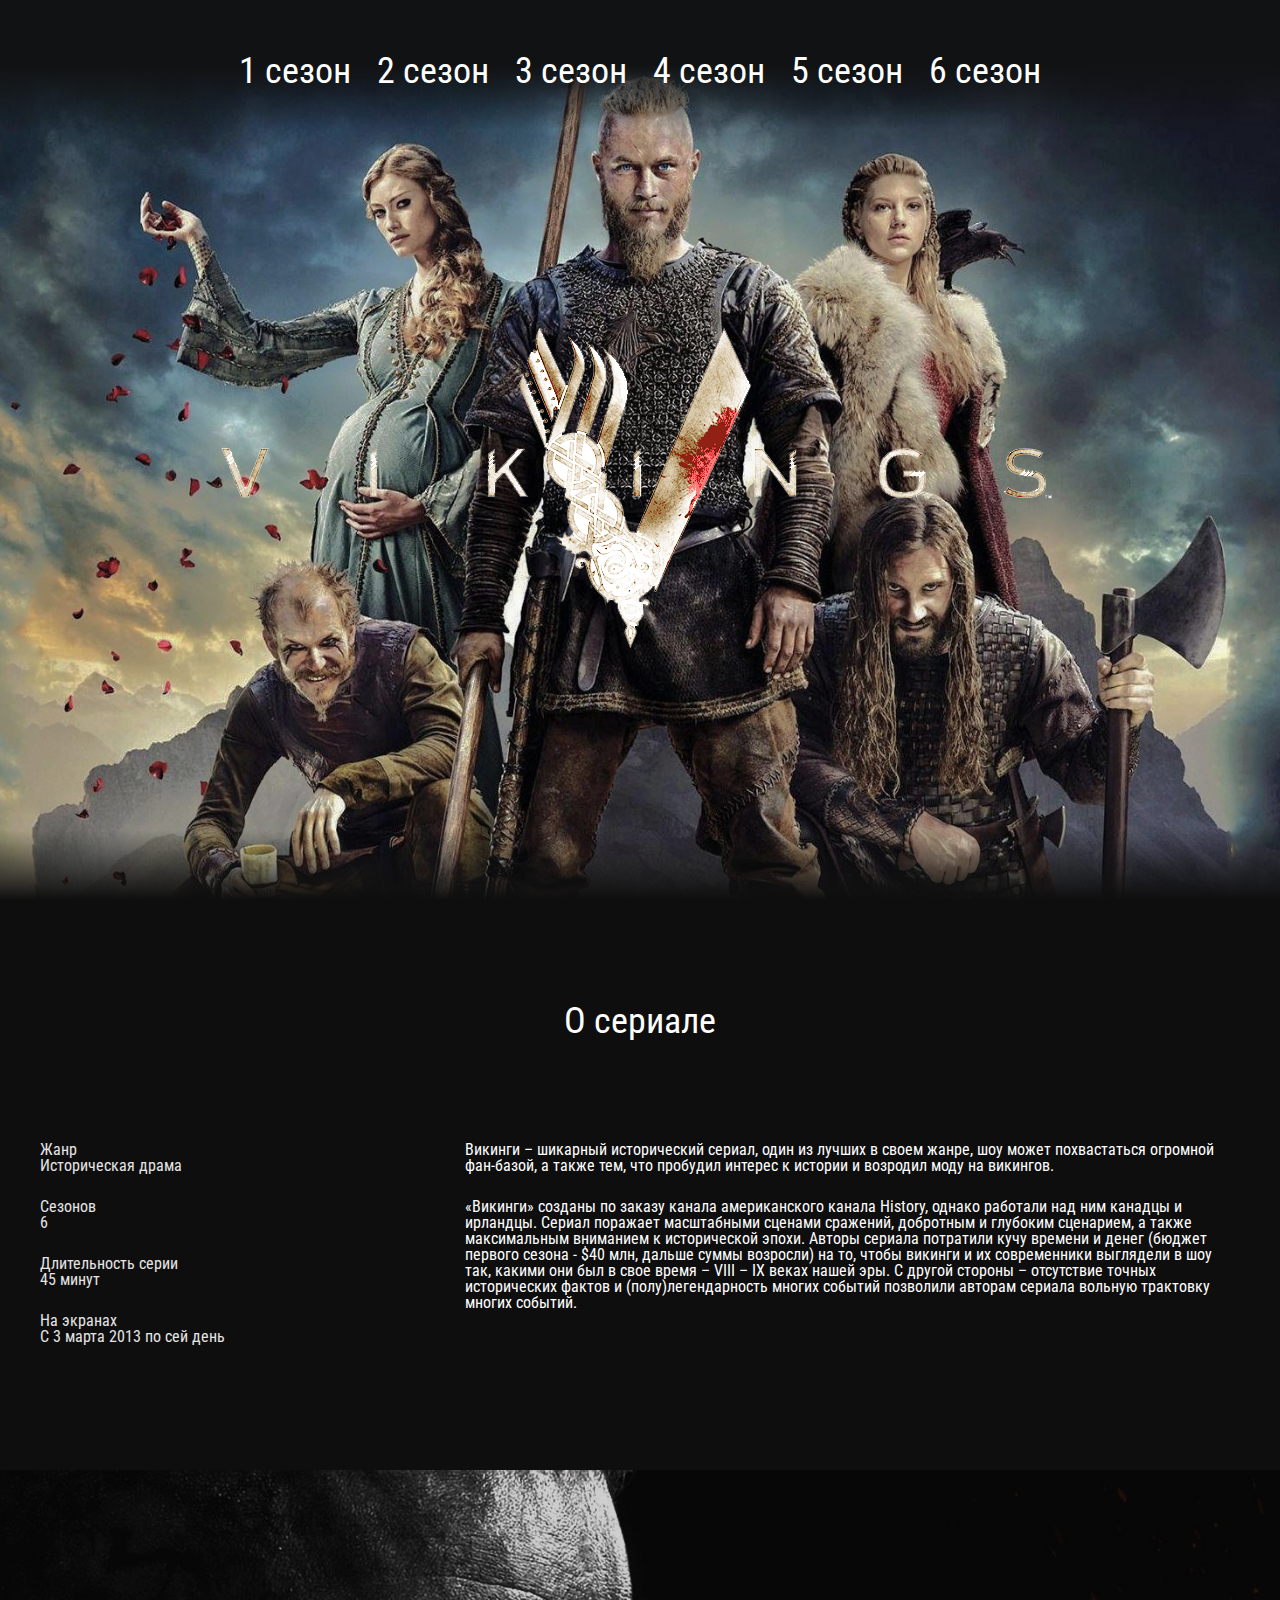
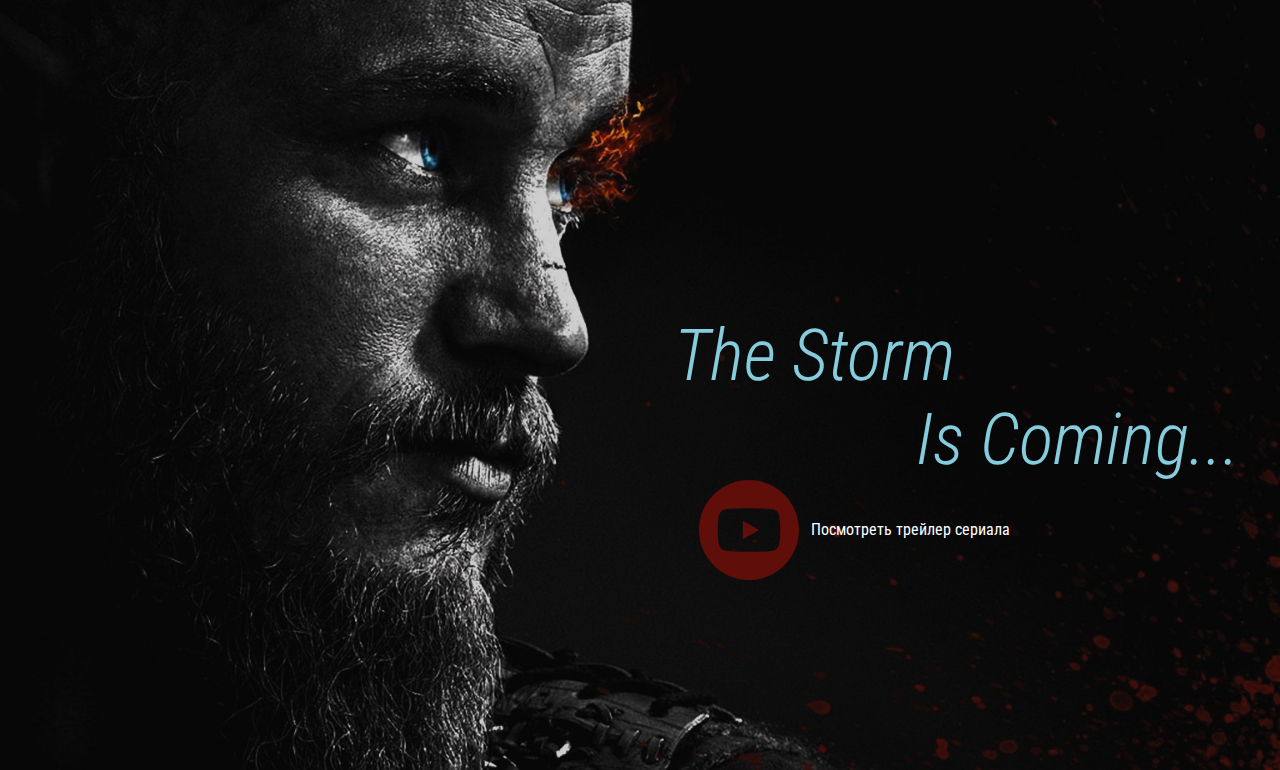
==== index.html @ 845f2bc7 "start project" ====
<!DOCTYPE html>
<html lang="en">
<head>
  <meta charset="UTF-8">
  <meta name="viewport" content="width=device-width, initial-scale=1.0">
  <meta http-equiv="X-UA-Compatible" content="ie=edge">
  <title>Viking</title>
  <link rel="preconnect" href="https://fonts.googleapis.com">
  <link rel="preconnect" href="https://fonts.gstatic.com" crossorigin>
  <link href="https://fonts.googleapis.com/css2?family=Roboto+Condensed:ital,wght@0,400;0,700;1,300&display=swap" rel="stylesheet">
  <link rel="stylesheet" href="css/reset.css">
  <link rel="stylesheet" href="css/slick.css">
  <link rel="stylesheet" href="css/jquery.fancybox.css">
  <link rel="stylesheet" href="css/style.css">
</head>
<body>

 <header class="header">
   <nav class="menu">
     <ul class="menu__list">
       <li class="menu__list-item">
         <a class="menu__list-link" href="#">1 сезон</a>
       </li>
       <li class="menu__list-item">
         <a class="menu__list-link" href="#">2 сезон</a>
       </li>
       <li class="menu__list-item">
         <a class="menu__list-link" href="#">3 сезон</a>
       </li>
       <li class="menu__list-item">
         <a class="menu__list-link" href="#">4 сезон</a>
       </li>
       <li class="menu__list-item">
         <a class="menu__list-link" href="#">5 сезон</a>
       </li>
       <li class="menu__list-item">
         <a class="menu__list-link" href="#">6 сезон</a>
       </li>
     </ul>
   </nav>
   <div class="logo">
     <img class="logo__img" src="images/logo.png" alt="Логотип">
   </div>
 </header>

<section class="about section-page">
  <div class="container">
  <h3 class="title">
    О сериале
  </h3>
      <div class="about__inner">
        <ul class="about__info">
          <li class="about__info-item">
            Жанр
            <span>Историческая драма</span>
          </li>
          <li class="about__info-item">
            Сезонов
            <span>6</span>

          </li>
          <li class="about__info-item">
            Длительность серии
            <span>45 минут</span>
          </li>
          <li class="about__info-item">
            На экранах
            <span>С 3 марта 2013 по сей день</span>
          </li>
        </ul>
        <div class="about__text">
          <p>
            Викинги – шикарный исторический сериал, один из лучших в своем жанре, шоу может похвастаться огромной фан-базой, а также тем, что пробудил интерес к истории и возродил моду на викингов.
          </p>
          <p>
            «Викинги» созданы по заказу канала американского канала History, однако работали над ним канадцы и ирландцы. Сериал поражает масштабными сценами сражений, добротным и глубоким сценарием, а также максимальным вниманием к исторической эпохи. Авторы сериала потратили кучу времени и денег (бюджет первого сезона - $40 млн, дальше суммы возросли) на то, чтобы викинги и их современники выглядели в шоу так, какими они был в свое время – VIII – IX веках нашей эры. С другой стороны – отсутствие точных исторических фактов и (полу)легендарность многих событий позволили авторам сериала вольную трактовку многих событий.
          </p>
        </div>
    </div>
  </div>
</section>

 <section class="video">
   <div class="container">
      <h3 class="video__text">
        <span>The Storm </span>
        Is Coming...
      </h3>
     <a class="video__btn" data-fancybox href="https://www.youtube.com/watch?v=tx5Ne_TbWpQ&list=PLN2KCaMlZNdC8eipxblUb3vqh7GuG6ElK&index=26&ab_channel=%D0%9E%D1%820%D0%B4%D0%BE1">Посмотреть трейлер сериала</a>
   </div>
 </section>




  <script src="https://ajax.googleapis.com/ajax/libs/jquery/3.4.1/jquery.min.js"></script>
  <script src="js/slick.min.js"></script>
  <script src="js/jquery.fancybox.min.js"></script>
  <script src="js/main.js"></script>
</body>
</html>
---- css/style.css ----
* {
    box-sizing: border-box;
}

body {
    background-color: #0e0e0e;
    color: #fff;
    font-weight: 400;
    font-family: 'Roboto Condensed', sans-serif;
}

a {
    color: inherit;
    text-decoration: none;
}
ul {
    list-style: none;
}

.container {
    max-width: 1220px;
    padding: 0 10px;
    margin: 0 auto;
}
.section-page {
    padding: 100px 0;
}

.title {
    text-align: center;
    margin-bottom: 100px;
    font-size: 36px;
    line-height: 42px;
    font-weight: 400;
}

.header {
    background-image: url("../images/header-bg.jpg");
    height: 100vh;
    background-size: cover;
    background-repeat: no-repeat;
    background-position: center 50px;
    text-align: center;
    position: relative;
}
.header::after {
    content: "";
    position: absolute;
    height: 70px;
    bottom: 0;
    left: 0;
    width: 100%;
    background: linear-gradient(180deg, #0E0E0E 0%, rgba(17, 17, 17, 0.850295) 16.53%, rgba(32, 31, 33, 0) 100%);
    transform: rotate(180deg);
}
.menu__list {
    display: flex;
    justify-content: center;
    padding: 50px 0 58px;
    background: linear-gradient(180deg, #111213 0%, #111213 43.62%, rgba(32, 31, 33, 0) 86.33%);
}
.menu__list-item {
    padding: 0 13px;
}
.menu__list-link {
    font-size: 36px;
    line-height: 42px;
}
.menu__list-link:hover {
    color: #85ccdc;
    text-decoration: underline;
}
.logo {
    padding-top: 178px;
}
.about__inner {
    display: flex;
}
.about__info {
    width: 375px;
    margin-right: 50px;
    flex: none;
}
.about__info-item {
    margin-bottom: 25px;
    color: #e5e5e5;
}

.about__info-item span{
    display: block;
}

.about__text p{
    margin-bottom: 25px;
}
.video {
    background-image: url("../images/video-bg.jpg");
    height: 100vh;
    background-size: cover;
    background-position: center center;
    background-repeat: no-repeat;
    text-align: right;
}
.video__text {
    font-style: italic;
    font-weight: 300;
    font-size: 72px;
    line-height: 84px;
    color: #85CCDC;
    padding-top: 444px;
    margin-bottom: 40px;
}
.video__text span {
    display: block;
    padding-right: 285px;
}
.video__btn {
    padding-left: 112px;
    position: relative;
    margin-right: 230px;
}
.video__btn::before {
    content: "";
    position: absolute;
    width: 100px;
    height: 100px;
    top: -40px;
    left: 0;
    background-image: url("../images/youtube-btn.svg");
}
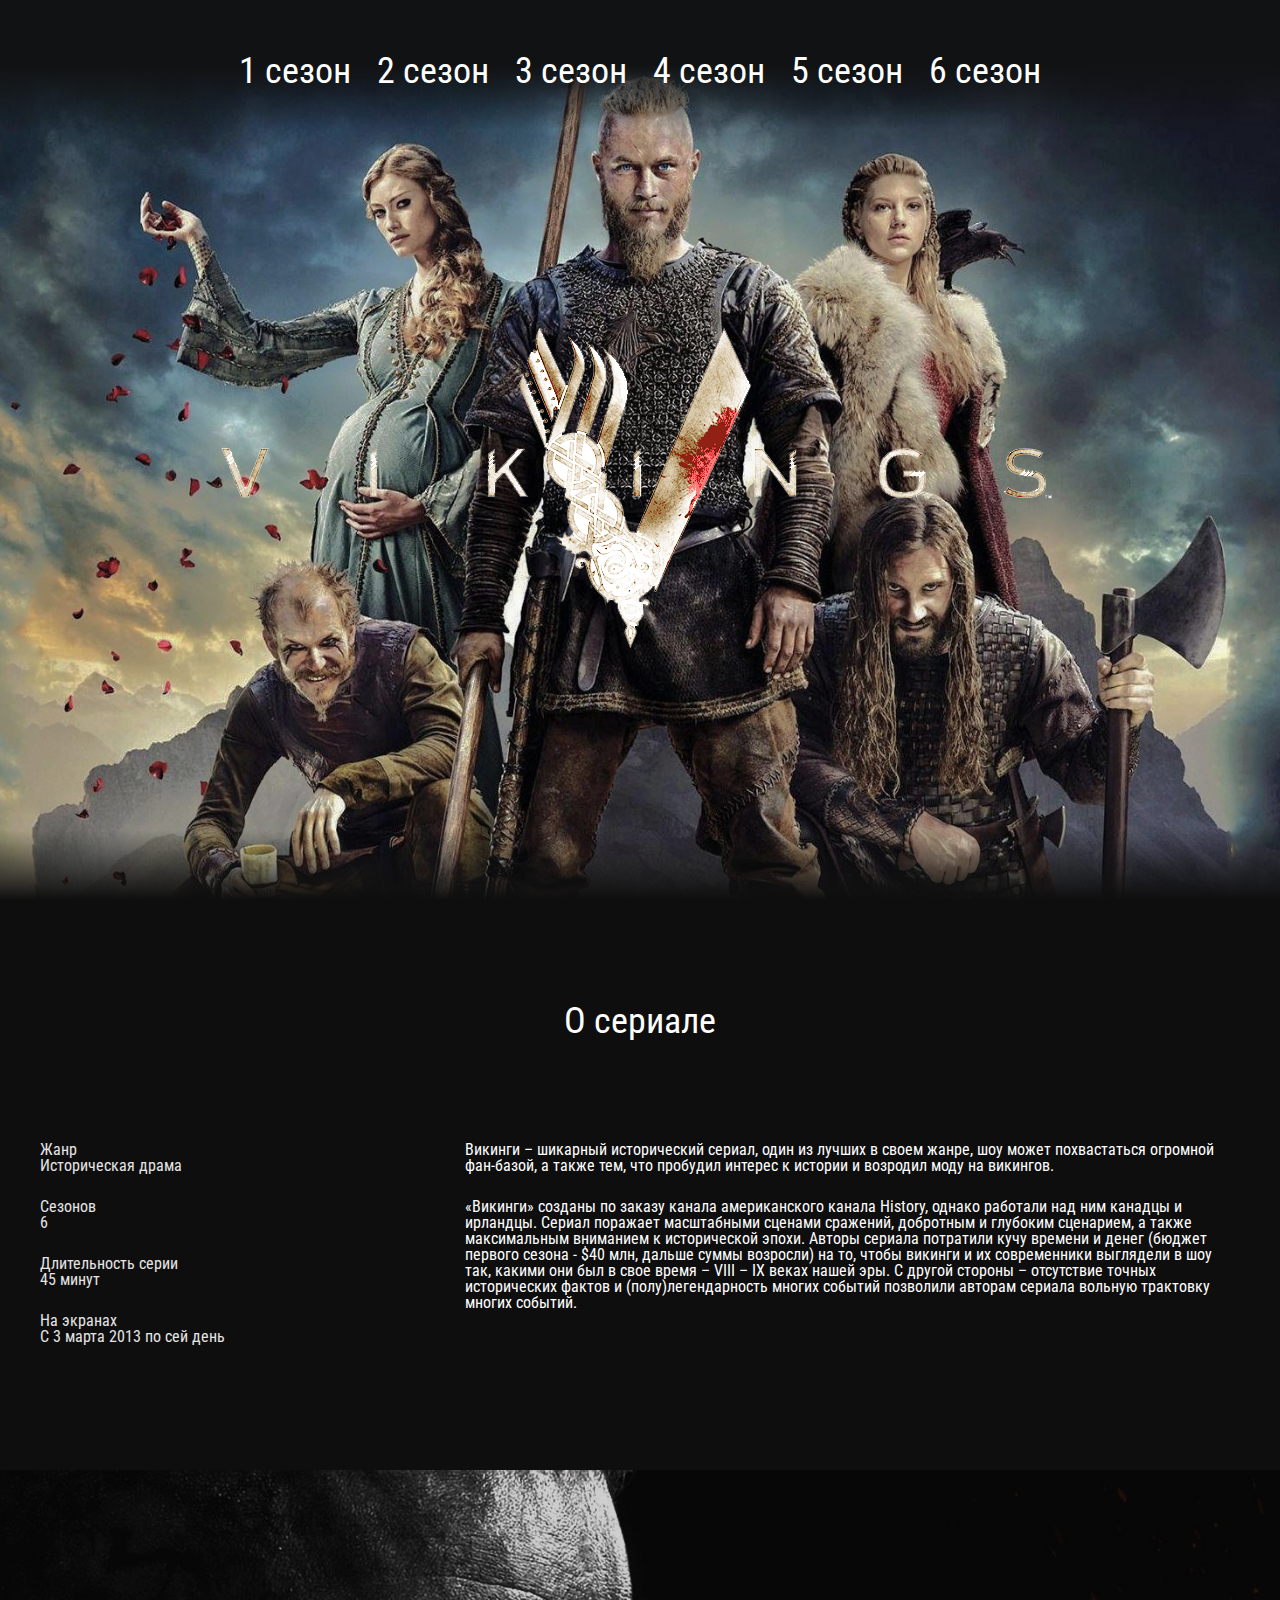
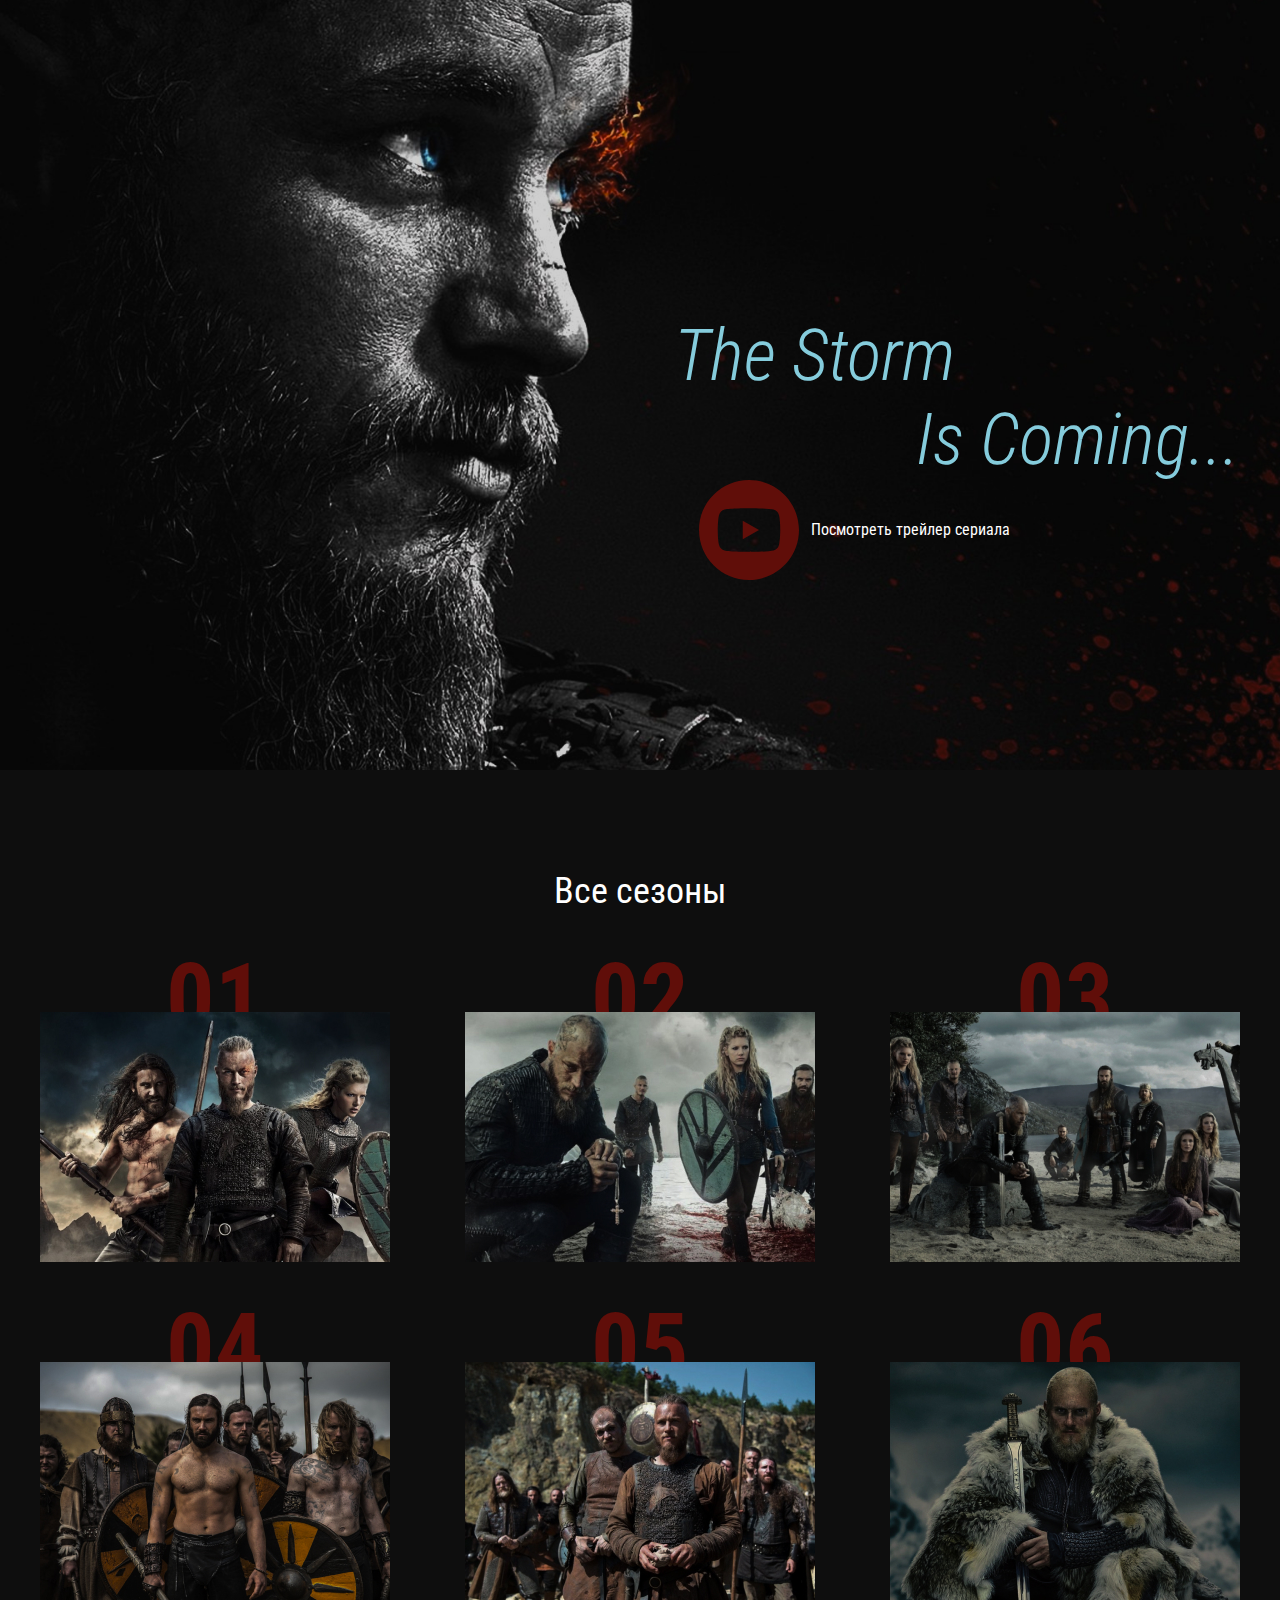
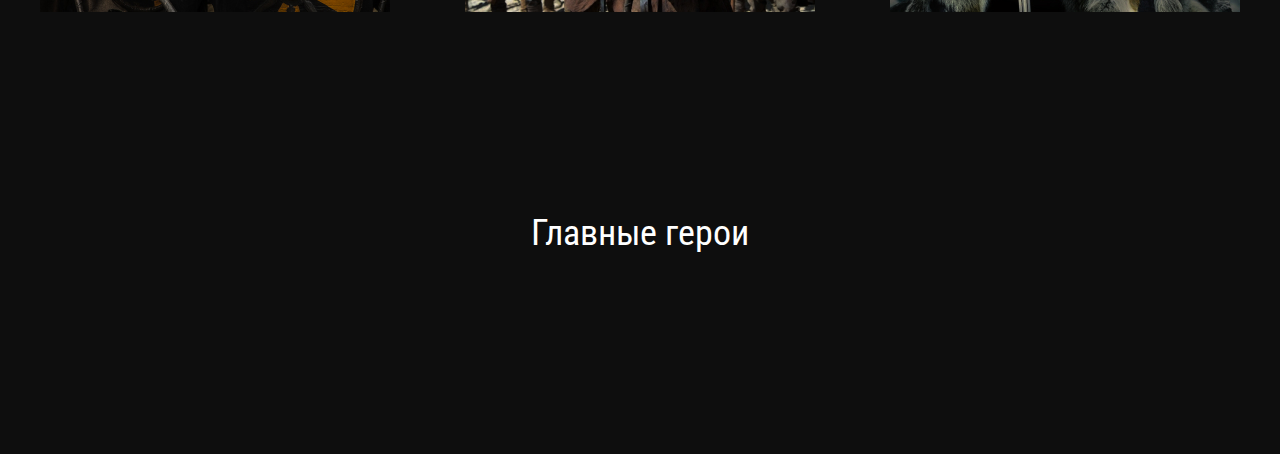
==== commit 1f167948: "end seasons and start heroes" ====
--- a/index.html
+++ b/index.html
@@ -48,45 +48,81 @@
   <h3 class="title">
     О сериале
   </h3>
-      <div class="about__inner">
-        <ul class="about__info">
-          <li class="about__info-item">
-            Жанр
-            <span>Историческая драма</span>
-          </li>
-          <li class="about__info-item">
-            Сезонов
-            <span>6</span>
+    <div class="about__inner">
+      <ul class="about__info">
+        <li class="about__info-item">
+          Жанр
+          <span>Историческая драма</span>
+        </li>
+        <li class="about__info-item">
+          Сезонов
+          <span>6</span>
 
-          </li>
-          <li class="about__info-item">
-            Длительность серии
-            <span>45 минут</span>
-          </li>
-          <li class="about__info-item">
-            На экранах
-            <span>С 3 марта 2013 по сей день</span>
-          </li>
-        </ul>
-        <div class="about__text">
-          <p>
-            Викинги – шикарный исторический сериал, один из лучших в своем жанре, шоу может похвастаться огромной фан-базой, а также тем, что пробудил интерес к истории и возродил моду на викингов.
-          </p>
-          <p>
-            «Викинги» созданы по заказу канала американского канала History, однако работали над ним канадцы и ирландцы. Сериал поражает масштабными сценами сражений, добротным и глубоким сценарием, а также максимальным вниманием к исторической эпохи. Авторы сериала потратили кучу времени и денег (бюджет первого сезона - $40 млн, дальше суммы возросли) на то, чтобы викинги и их современники выглядели в шоу так, какими они был в свое время – VIII – IX веках нашей эры. С другой стороны – отсутствие точных исторических фактов и (полу)легендарность многих событий позволили авторам сериала вольную трактовку многих событий.
-          </p>
-        </div>
-    </div>
+        </li>
+        <li class="about__info-item">
+          Длительность серии
+          <span>45 минут</span>
+        </li>
+        <li class="about__info-item">
+          На экранах
+          <span>С 3 марта 2013 по сей день</span>
+        </li>
+      </ul>
+      <div class="about__text">
+        <p>
+          Викинги – шикарный исторический сериал, один из лучших в своем жанре, шоу может похвастаться огромной фан-базой, а также тем, что пробудил интерес к истории и возродил моду на викингов.
+        </p>
+        <p>
+          «Викинги» созданы по заказу канала американского канала History, однако работали над ним канадцы и ирландцы. Сериал поражает масштабными сценами сражений, добротным и глубоким сценарием, а также максимальным вниманием к исторической эпохи. Авторы сериала потратили кучу времени и денег (бюджет первого сезона - $40 млн, дальше суммы возросли) на то, чтобы викинги и их современники выглядели в шоу так, какими они был в свое время – VIII – IX веках нашей эры. С другой стороны – отсутствие точных исторических фактов и (полу)легендарность многих событий позволили авторам сериала вольную трактовку многих событий.
+        </p>
+      </div>
+  </div>
   </div>
 </section>
 
- <section class="video">
+<section class="video">
+ <div class="container">
+    <h3 class="video__text">
+      <span>The Storm </span>
+      Is Coming...
+    </h3>
+   <a class="video__btn" data-fancybox href="https://www.youtube.com/watch?v=tx5Ne_TbWpQ&list=PLN2KCaMlZNdC8eipxblUb3vqh7GuG6ElK&index=26&ab_channel=%D0%9E%D1%820%D0%B4%D0%BE1">Посмотреть трейлер сериала</a>
+ </div>
+</section>
+<section class="seasons section-page">
+  <div class="container">
+    <h3 class="title">
+      Все сезоны
+    </h3>
+    <ol class="seasons__inner">
+      <li class="seasons__item" style="background-image: url('images/seasons-image-1.jpg');">
+        <a href="#" class="seasons__link">Смотреть</a>
+      </li>
+        <li class="seasons__item" style="background-image: url('images/seasons-image-2.jpg');">
+          <a href="#" class="seasons__link">Смотреть</a>
+        </li>
+          <li class="seasons__item" style="background-image: url('images/seasons-image-3.jpg');">
+            <a href="#" class="seasons__link">Смотреть</a>
+          </li>
+            <li class="seasons__item" style="background-image: url('images/seasons-image-4.jpg');">
+              <a href="#" class="seasons__link">Смотреть</a>
+            </li>
+              <li class="seasons__item" style="background-image: url('images/seasons-image-5.jpg');">
+                <a href="#" class="seasons__link">Смотреть</a>
+              </li>
+               <li class="seasons__item" style="background-image: url('images/seasons-image-6.jpg');">
+                <a href="#" class="seasons__link">Смотреть</a>
+                </li>
+    </ol>
+  </div>
+</section>
+
+ <section class="heroes section-page">
    <div class="container">
-      <h3 class="video__text">
-        <span>The Storm </span>
-        Is Coming...
-      </h3>
-     <a class="video__btn" data-fancybox href="https://www.youtube.com/watch?v=tx5Ne_TbWpQ&list=PLN2KCaMlZNdC8eipxblUb3vqh7GuG6ElK&index=26&ab_channel=%D0%9E%D1%820%D0%B4%D0%BE1">Посмотреть трейлер сериала</a>
+     <h3 class="title">Главные герои</h3>
+     <div class="heroes__inner">
+       
+     </div>
    </div>
  </section>
 
@@ -98,4 +134,4 @@
   <script src="js/jquery.fancybox.min.js"></script>
   <script src="js/main.js"></script>
 </body>
-</html>+</html>
--- a/css/style.css
+++ b/css/style.css
@@ -1,130 +1,185 @@
 * {
-    box-sizing: border-box;
+ box-sizing: border-box;
 }
 
 body {
-    background-color: #0e0e0e;
-    color: #fff;
-    font-weight: 400;
-    font-family: 'Roboto Condensed', sans-serif;
+ background-color: #0e0e0e;
+ color: #fff;
+ font-weight: 400;
+ font-family: 'Roboto Condensed', sans-serif;
 }
 
 a {
-    color: inherit;
-    text-decoration: none;
+ color: inherit;
+ text-decoration: none;
 }
 ul {
-    list-style: none;
+ list-style: none;
 }
 
 .container {
-    max-width: 1220px;
-    padding: 0 10px;
-    margin: 0 auto;
+max-width: 1220px;
+ padding: 0 10px;
+ margin: 0 auto;
 }
 .section-page {
-    padding: 100px 0;
+ padding: 100px 0;
 }
 
 .title {
-    text-align: center;
-    margin-bottom: 100px;
-    font-size: 36px;
-    line-height: 42px;
-    font-weight: 400;
+  text-align: center;
+  margin-bottom: 100px;
+  font-size: 36px;
+  line-height: 42px;
+  font-weight: 400;
+
 }
 
 .header {
-    background-image: url("../images/header-bg.jpg");
-    height: 100vh;
-    background-size: cover;
-    background-repeat: no-repeat;
-    background-position: center 50px;
-    text-align: center;
-    position: relative;
+  background-image: url("../images/header-bg.jpg");
+  height: 100vh;
+  background-size: cover;
+  background-repeat: no-repeat;
+  background-position: center 50px;
+  text-align: center;
+  position: relative;
 }
 .header::after {
-    content: "";
-    position: absolute;
-    height: 70px;
-    bottom: 0;
-    left: 0;
-    width: 100%;
-    background: linear-gradient(180deg, #0E0E0E 0%, rgba(17, 17, 17, 0.850295) 16.53%, rgba(32, 31, 33, 0) 100%);
-    transform: rotate(180deg);
+  content: "";
+  position: absolute;
+  height: 70px;
+  bottom: 0;
+  left: 0;
+  width: 100%;
+  background: linear-gradient(180deg, #0E0E0E 0%, rgba(17, 17, 17, 0.850295) 16.53%, rgba(32, 31, 33, 0) 100%);
+  transform: rotate(180deg);
 }
 .menu__list {
-    display: flex;
-    justify-content: center;
-    padding: 50px 0 58px;
-    background: linear-gradient(180deg, #111213 0%, #111213 43.62%, rgba(32, 31, 33, 0) 86.33%);
+  display: flex;
+  justify-content: center;
+  padding: 50px 0 58px;
+  background: linear-gradient(180deg, #111213 0%, #111213 43.62%, rgba(32, 31, 33, 0) 86.33%);
 }
 .menu__list-item {
-    padding: 0 13px;
+  padding: 0 13px;
 }
 .menu__list-link {
-    font-size: 36px;
-    line-height: 42px;
+ font-size: 36px;
+ line-height: 42px;
 }
 .menu__list-link:hover {
-    color: #85ccdc;
-    text-decoration: underline;
+ color: #85ccdc;
+ text-decoration: underline;
 }
 .logo {
-    padding-top: 178px;
+ padding-top: 178px;
 }
 .about__inner {
-    display: flex;
+ display: flex;
 }
 .about__info {
-    width: 375px;
-    margin-right: 50px;
-    flex: none;
+ width: 375px;
+ margin-right: 50px;
+ flex: none;
 }
 .about__info-item {
-    margin-bottom: 25px;
-    color: #e5e5e5;
+ margin-bottom: 25px;
+ color: #e5e5e5;
 }
 
 .about__info-item span{
-    display: block;
+ display: block;
 }
 
 .about__text p{
-    margin-bottom: 25px;
+  margin-bottom: 25px;
 }
 .video {
-    background-image: url("../images/video-bg.jpg");
-    height: 100vh;
-    background-size: cover;
-    background-position: center center;
-    background-repeat: no-repeat;
-    text-align: right;
+  background-image: url("../images/video-bg.jpg");
+  height: 100vh;
+  background-size: cover;
+  background-position: center center;
+  background-repeat: no-repeat;
+  text-align: right;
 }
 .video__text {
-    font-style: italic;
-    font-weight: 300;
-    font-size: 72px;
-    line-height: 84px;
-    color: #85CCDC;
-    padding-top: 444px;
-    margin-bottom: 40px;
+  font-style: italic;
+  font-weight: 300;
+  font-size: 72px;
+  line-height: 84px;
+  color: #85CCDC;
+  padding-top: 444px;
+  margin-bottom: 40px;
 }
 .video__text span {
-    display: block;
-    padding-right: 285px;
+  display: block;
+  padding-right: 285px;
 }
 .video__btn {
-    padding-left: 112px;
-    position: relative;
-    margin-right: 230px;
+  padding-left: 112px;
+  position: relative;
+  margin-right: 230px;
 }
 .video__btn::before {
-    content: "";
-    position: absolute;
-    width: 100px;
-    height: 100px;
-    top: -40px;
-    left: 0;
-    background-image: url("../images/youtube-btn.svg");
-}+  content: "";
+  position: absolute;
+  width: 100px;
+  height: 100px;
+  top: -40px;
+  left: 0;
+  background-image: url("../images/youtube-btn.svg");
+}
+
+.seasons__inner {
+  display: grid;
+  grid-template-columns: 1fr 1fr 1fr;
+  grid-gap: 100px 75px;
+  counter-reset: counter;
+}
+
+.seasons__item {
+  width: 350px;
+  height: 250px;
+  background-repeat: no-repeat;
+  background-position: center center;
+  background-size: cover;
+  position: relative;
+  display: flex;
+  justify-content: center;
+  align-items: center;
+}
+.seasons__item:hover .seasons__link {
+  opacity: 1;
+}
+.seasons__item:hover::after {
+  content: "";
+  position: absolute;
+  top: 0;
+  left: 0;
+  right: 0;
+  bottom: 0;
+  background: rgba(14, 14, 14, 0.8);
+}
+.seasons__item::before {
+  content: "0" counter(counter);
+  counter-increment: counter;
+  position: absolute;
+  font-weight: bold;
+  font-size: 96px;
+  line-height: 112px;
+  color: #600e09;
+  top: -70px;
+  z-index: -1;
+}
+
+
+
+.seasons__link {
+  font-size: 36px;
+  line-height: 42px;
+  padding: 12px 78px 11px;
+  background-color: #0E0E0E;
+  opacity: 0;
+  transition: all .3s;
+  z-index: 2;
+}
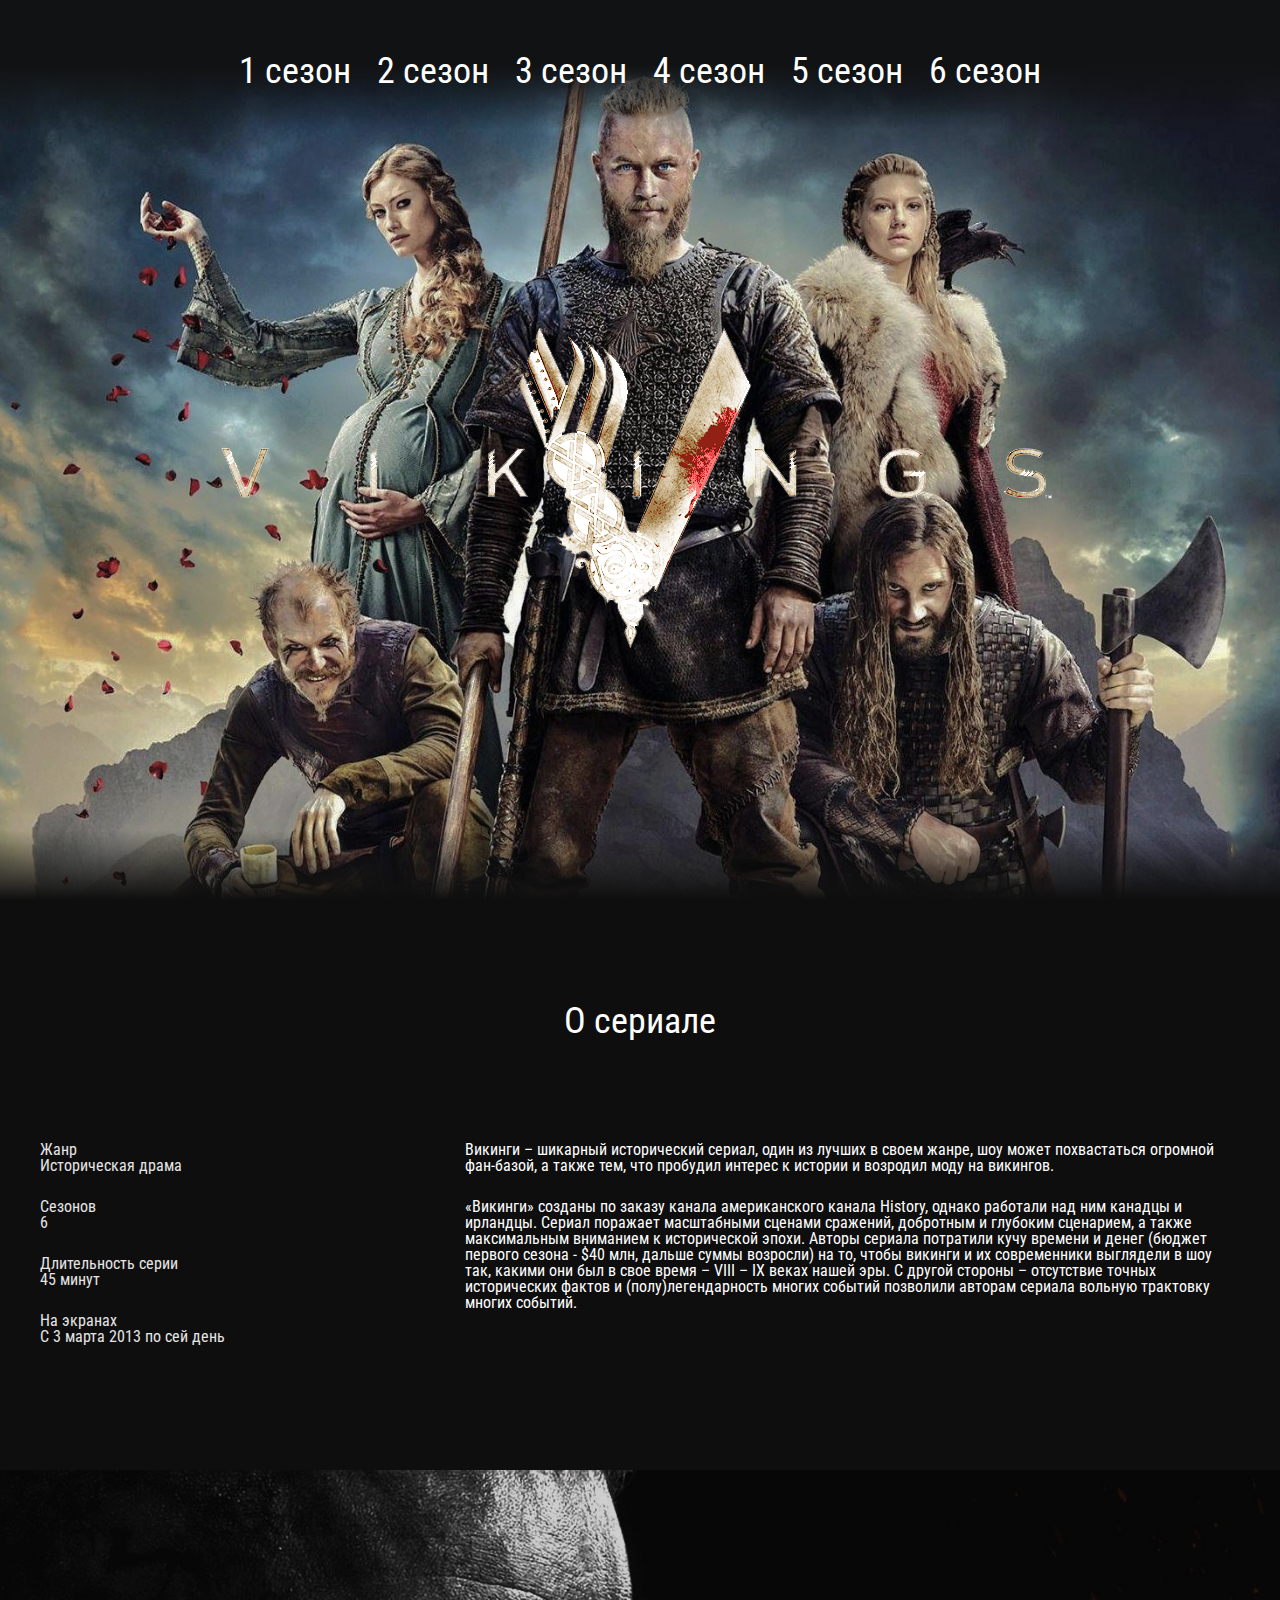
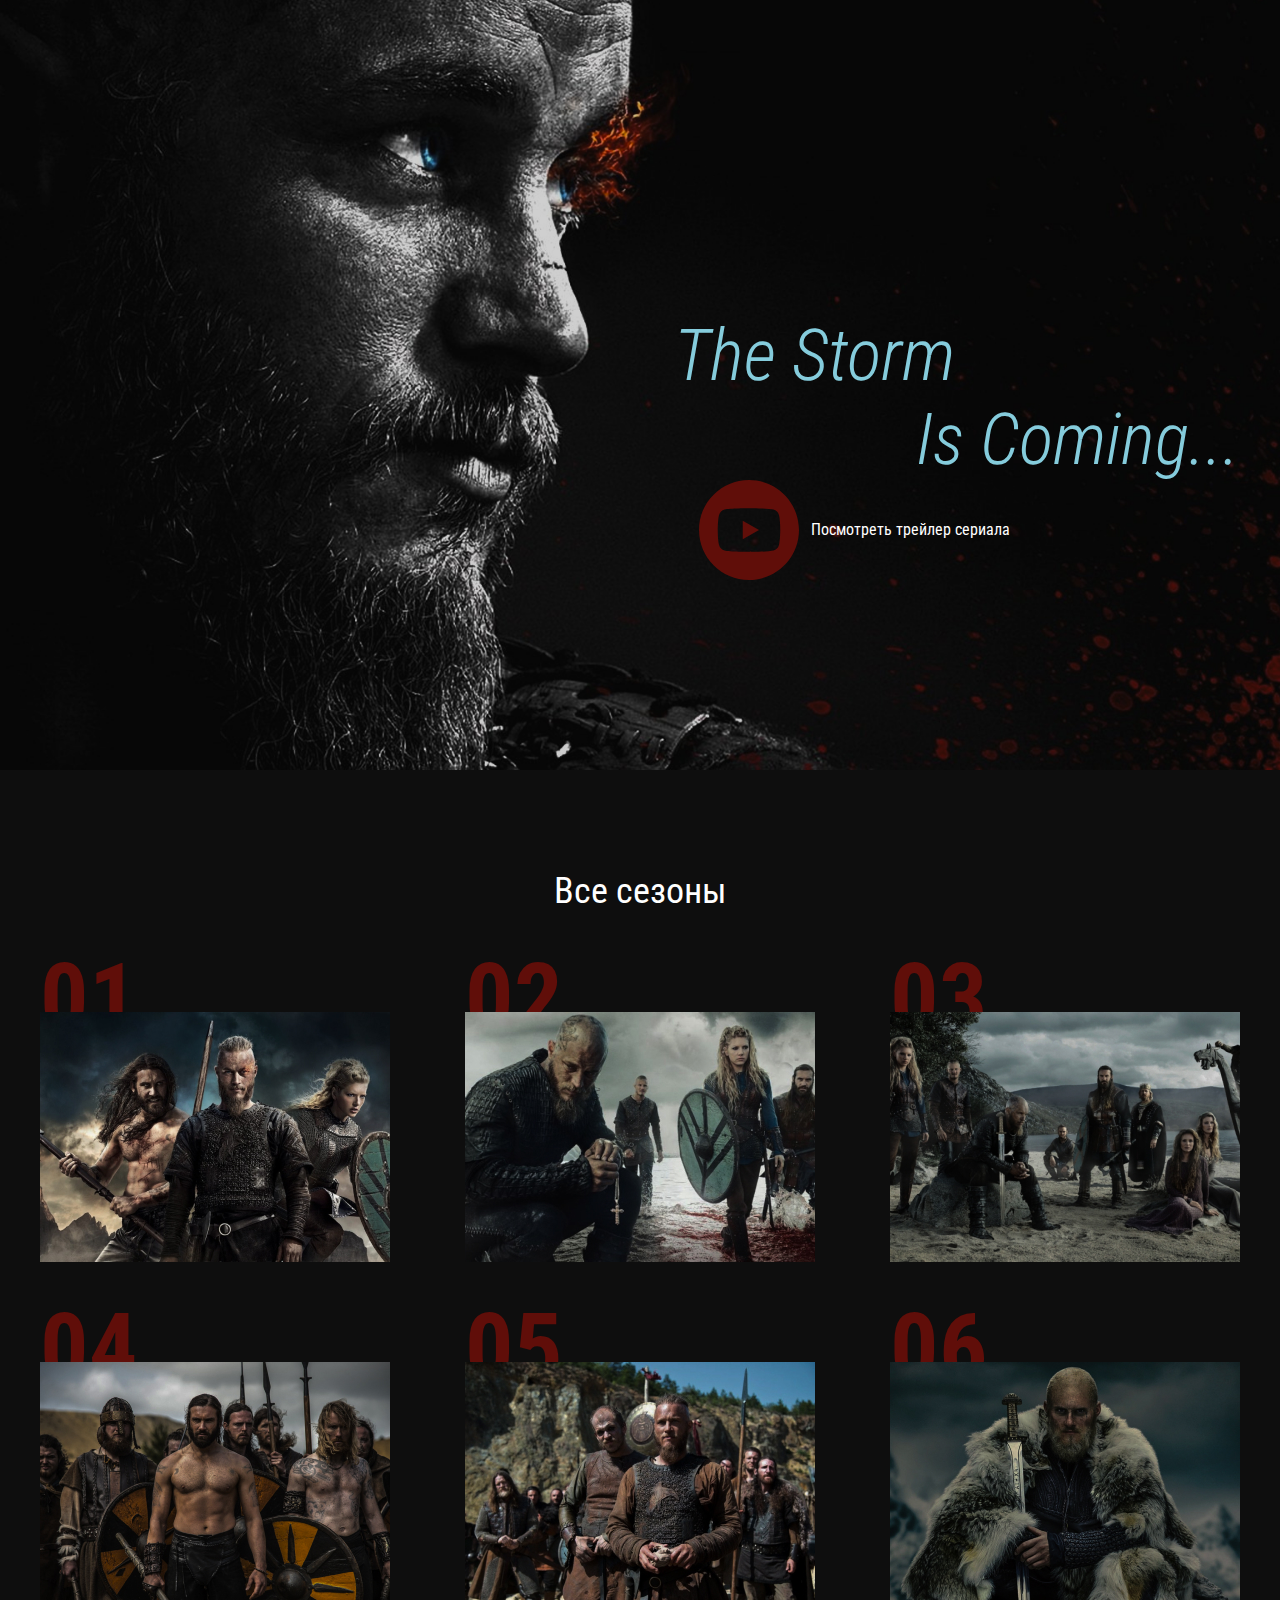
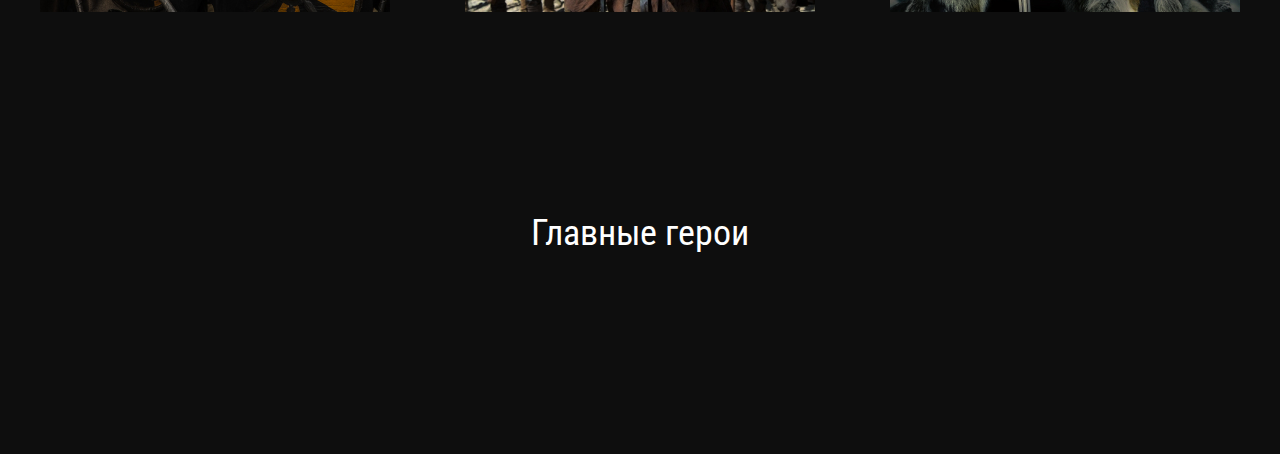
==== commit 84ab2604: "minor fixes" ====
--- a/index.html
+++ b/index.html
@@ -98,21 +98,21 @@
       <li class="seasons__item" style="background-image: url('images/seasons-image-1.jpg');">
         <a href="#" class="seasons__link">Смотреть</a>
       </li>
-        <li class="seasons__item" style="background-image: url('images/seasons-image-2.jpg');">
-          <a href="#" class="seasons__link">Смотреть</a>
-        </li>
-          <li class="seasons__item" style="background-image: url('images/seasons-image-3.jpg');">
-            <a href="#" class="seasons__link">Смотреть</a>
-          </li>
-            <li class="seasons__item" style="background-image: url('images/seasons-image-4.jpg');">
-              <a href="#" class="seasons__link">Смотреть</a>
-            </li>
-              <li class="seasons__item" style="background-image: url('images/seasons-image-5.jpg');">
-                <a href="#" class="seasons__link">Смотреть</a>
-              </li>
-               <li class="seasons__item" style="background-image: url('images/seasons-image-6.jpg');">
-                <a href="#" class="seasons__link">Смотреть</a>
-                </li>
+      <li class="seasons__item" style="background-image: url('images/seasons-image-2.jpg');">
+        <a href="#" class="seasons__link">Смотреть</a>
+      </li>
+      <li class="seasons__item" style="background-image: url('images/seasons-image-3.jpg');">
+        <a href="#" class="seasons__link">Смотреть</a>
+      </li>
+      <li class="seasons__item" style="background-image: url('images/seasons-image-4.jpg');">
+        <a href="#" class="seasons__link">Смотреть</a>
+      </li>
+      <li class="seasons__item" style="background-image: url('images/seasons-image-5.jpg');">
+        <a href="#" class="seasons__link">Смотреть</a>
+      </li>
+     <li class="seasons__item" style="background-image: url('images/seasons-image-6.jpg');">
+      <a href="#" class="seasons__link">Смотреть</a>
+      </li>
     </ol>
   </div>
 </section>
--- a/css/style.css
+++ b/css/style.css
@@ -169,6 +169,7 @@
   line-height: 112px;
   color: #600e09;
   top: -70px;
+  left: 0;
   z-index: -1;
 }
 
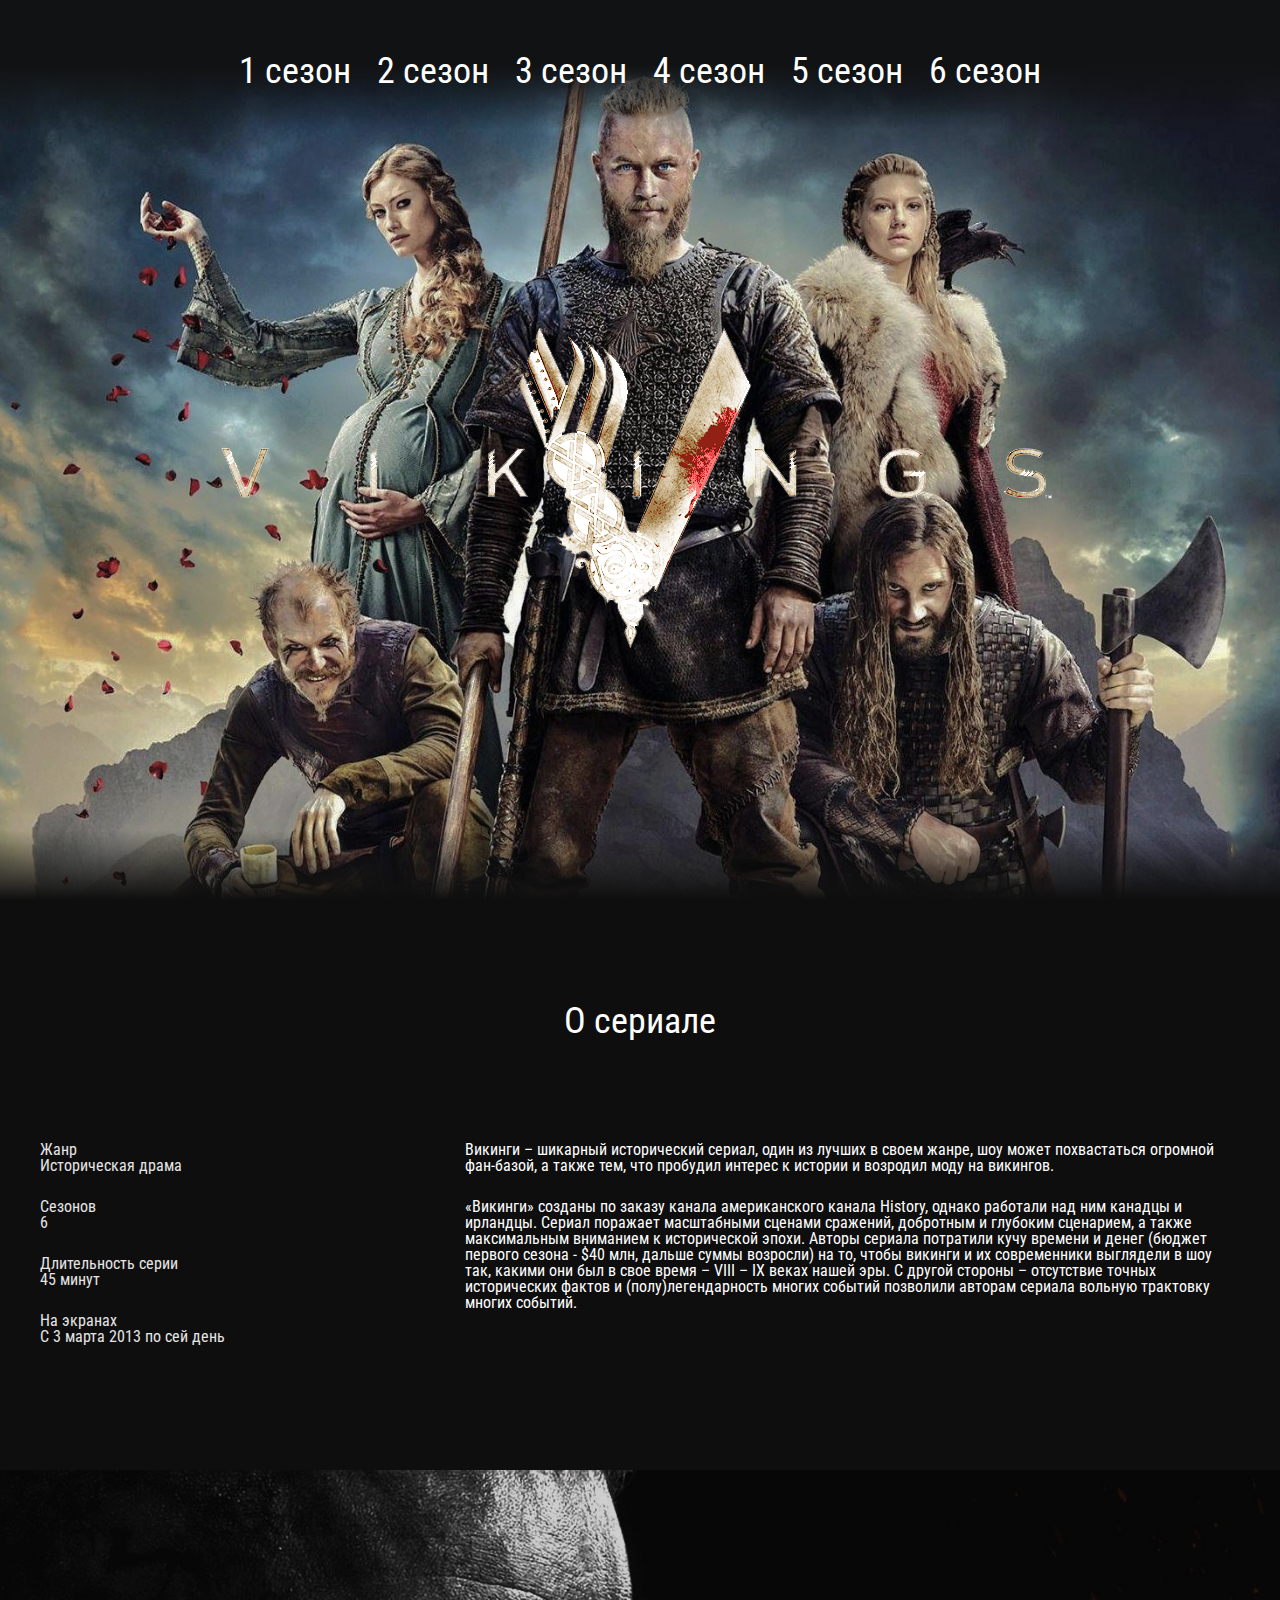
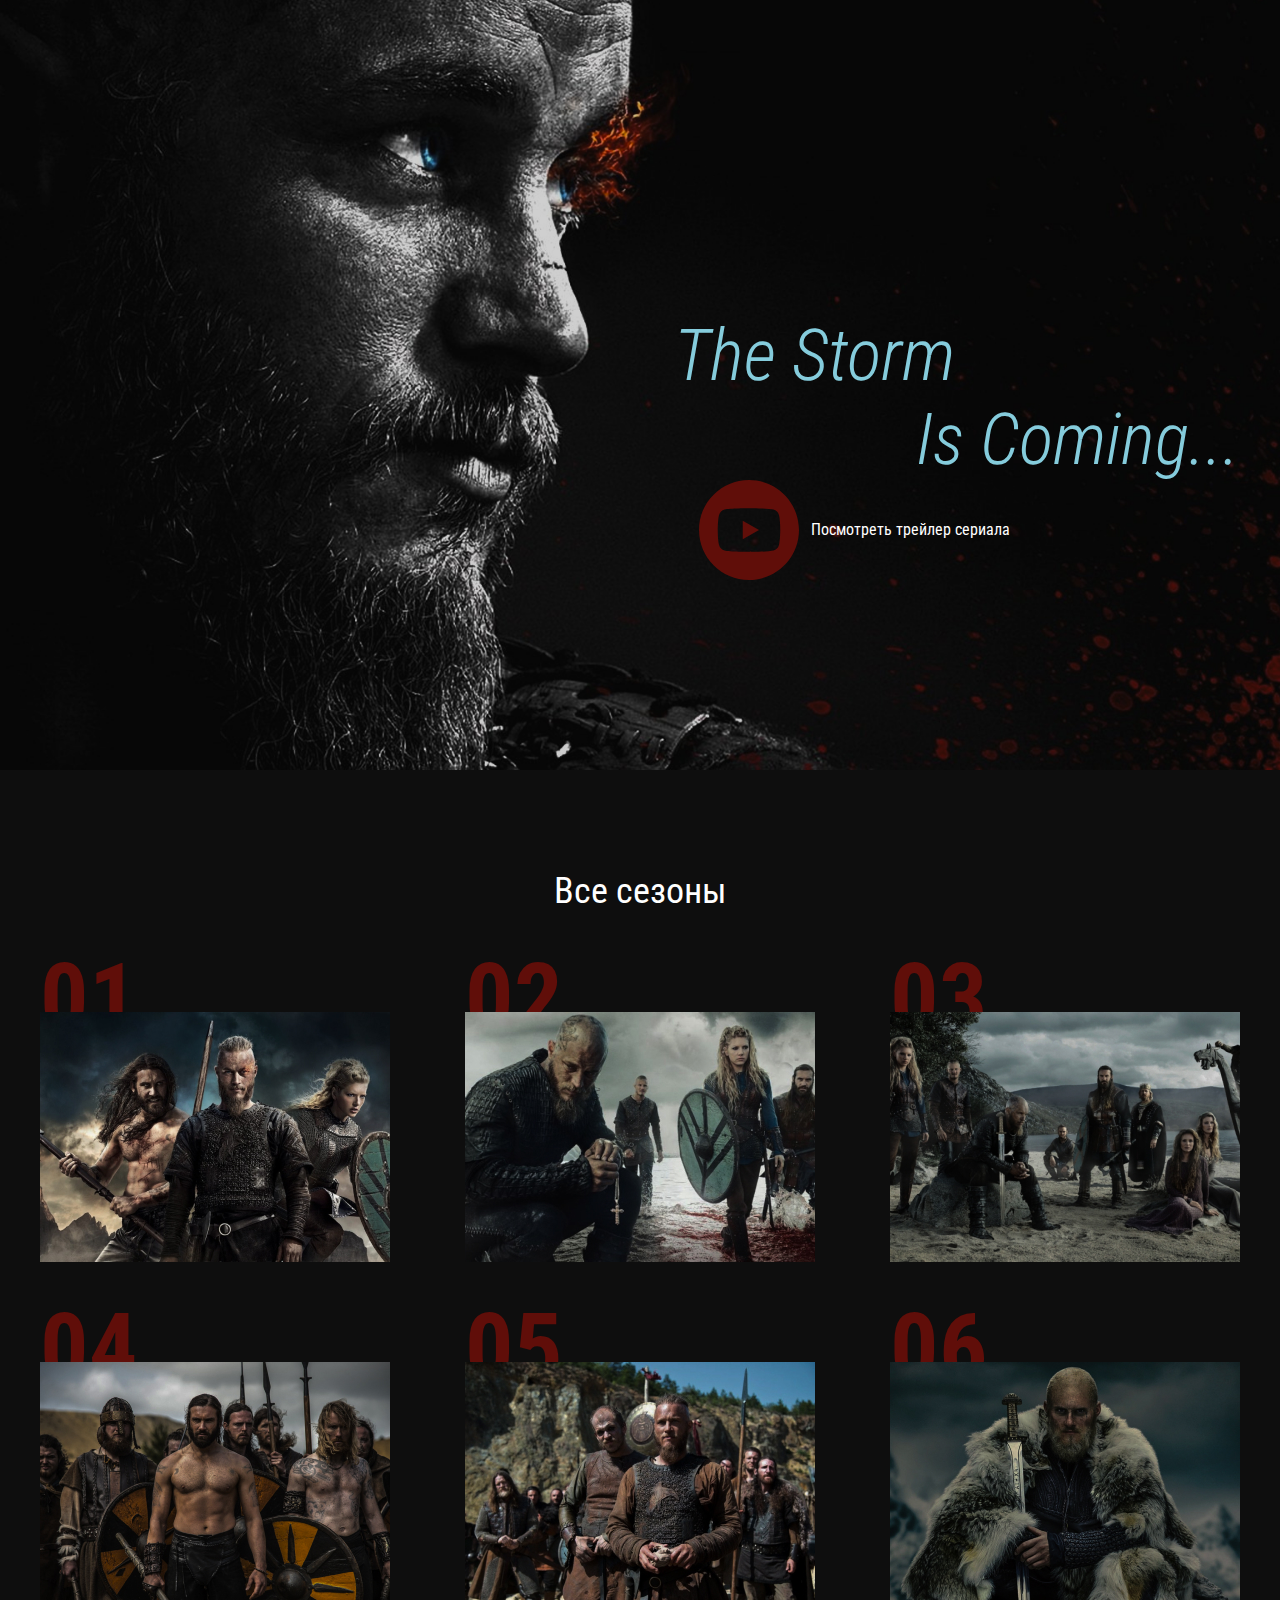
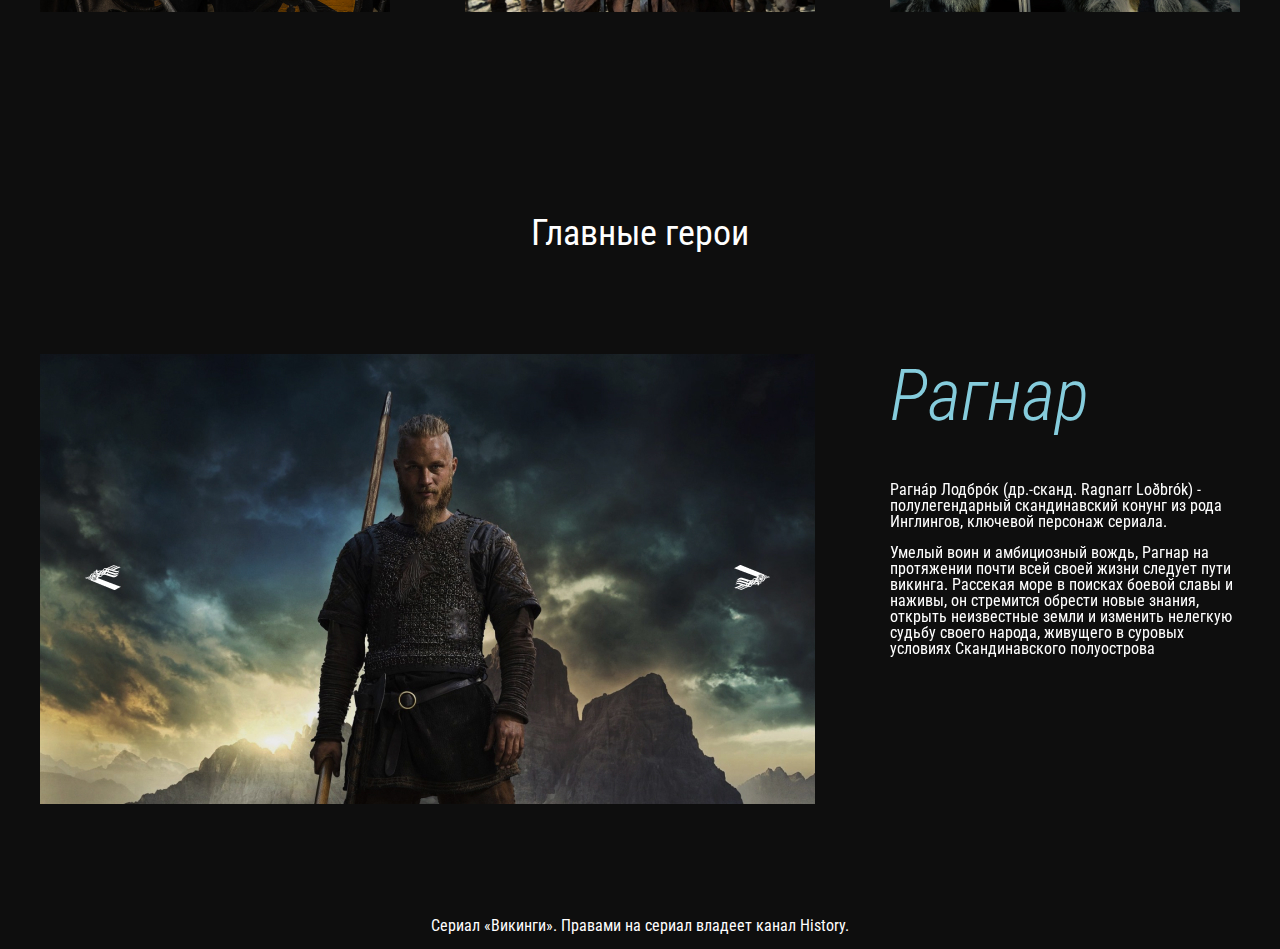
==== commit e0f45ed4: "finish main page" ====
--- a/index.html
+++ b/index.html
@@ -121,11 +121,51 @@
    <div class="container">
      <h3 class="title">Главные герои</h3>
      <div class="heroes__inner">
-       
+       <div class="heroes__slider-img">
+         <img class="heroes__images" src="images/hero-1.jpg" alt="">
+         <img class="heroes__images" src="images/hero-1.jpg" alt="">
+         <img class="heroes__images" src="images/hero-1.jpg" alt="">
+       </div>
+       <div class="heroes__slider-text">
+        <div class="heroes__text">
+          <h4 class="heroes__name">Рагнар</h4>
+          <p>
+            Рагна́р Лодбро́к (др.-сканд. Ragnarr Loðbrók) - полулегендарный скандинавский конунг из рода Инглингов, ключевой персонаж сериала.
+          </p>
+          <p>
+            Умелый воин и амбициозный вождь, Рагнар на протяжении почти всей своей жизни следует пути викинга. Рассекая море в поисках боевой славы и наживы, он стремится обрести новые знания, открыть неизвестные земли и изменить нелегкую судьбу своего народа, живущего в суровых условиях Скандинавского полуострова
+          </p>
+        </div>
+         <div class="heroes__text">
+           <h4 class="heroes__name">Рагнар2</h4>
+           <p>
+             Рагна́р Лодбро́к (др.-сканд. Ragnarr Loðbrók) - полулегендарный скандинавский конунг из рода Инглингов, ключевой персонаж сериала.
+           </p>
+           <p>
+             Умелый воин и амбициозный вождь, Рагнар на протяжении почти всей своей жизни следует пути викинга. Рассекая море в поисках боевой славы и наживы, он стремится обрести новые знания, открыть неизвестные земли и изменить нелегкую судьбу своего народа, живущего в суровых условиях Скандинавского полуострова
+           </p>
+         </div>
+         <div class="heroes__text">
+           <h4 class="heroes__name">Рагнар3</h4>
+           <p>
+             Рагна́р Лодбро́к (др.-сканд. Ragnarr Loðbrók) - полулегендарный скандинавский конунг из рода Инглингов, ключевой персонаж сериала.
+           </p>
+           <p>
+             Умелый воин и амбициозный вождь, Рагнар на протяжении почти всей своей жизни следует пути викинга. Рассекая море в поисках боевой славы и наживы, он стремится обрести новые знания, открыть неизвестные земли и изменить нелегкую судьбу своего народа, живущего в суровых условиях Скандинавского полуострова
+           </p>
+         </div>
+       </div>
      </div>
    </div>
  </section>
 
+ <footer class="footer">
+   <div class="container">
+     <p class="copy">
+       Сериал «Викинги». Правами на сериал владеет канал History.
+     </p>
+   </div>
+ </footer>
 
 
 
--- a/css/style.css
+++ b/css/style.css
@@ -172,9 +172,6 @@
   left: 0;
   z-index: -1;
 }
-
-
-
 .seasons__link {
   font-size: 36px;
   line-height: 42px;
@@ -184,3 +181,44 @@
   transition: all .3s;
   z-index: 2;
 }
+
+.heroes__inner {
+  display: flex;
+  justify-content: space-between;
+}
+.heroes__slider-img {
+  max-width: 775px;
+}
+.heroes__slider-text {
+  max-width: 350px;
+}
+.slick-btn {
+  position: absolute;
+  top: 50%;
+  transform: translateY(-50%);
+  border: none;
+  background-color: transparent;
+  z-index: 5;
+  cursor: pointer;
+}
+.slick-prev {
+  left: 38px;
+}
+.slick-next {
+  right: 38px;
+}
+.heroes__text p {
+  margin-bottom: 15px;
+}
+.heroes__name {
+  font-style: italic;
+  font-weight: 300;
+  font-size: 72px;
+  line-height: 84px;
+  color: #85CCDC;
+  margin-bottom: 44px;
+}
+.copy {
+  padding: 14px 0 15px;
+  text-align: center;
+}
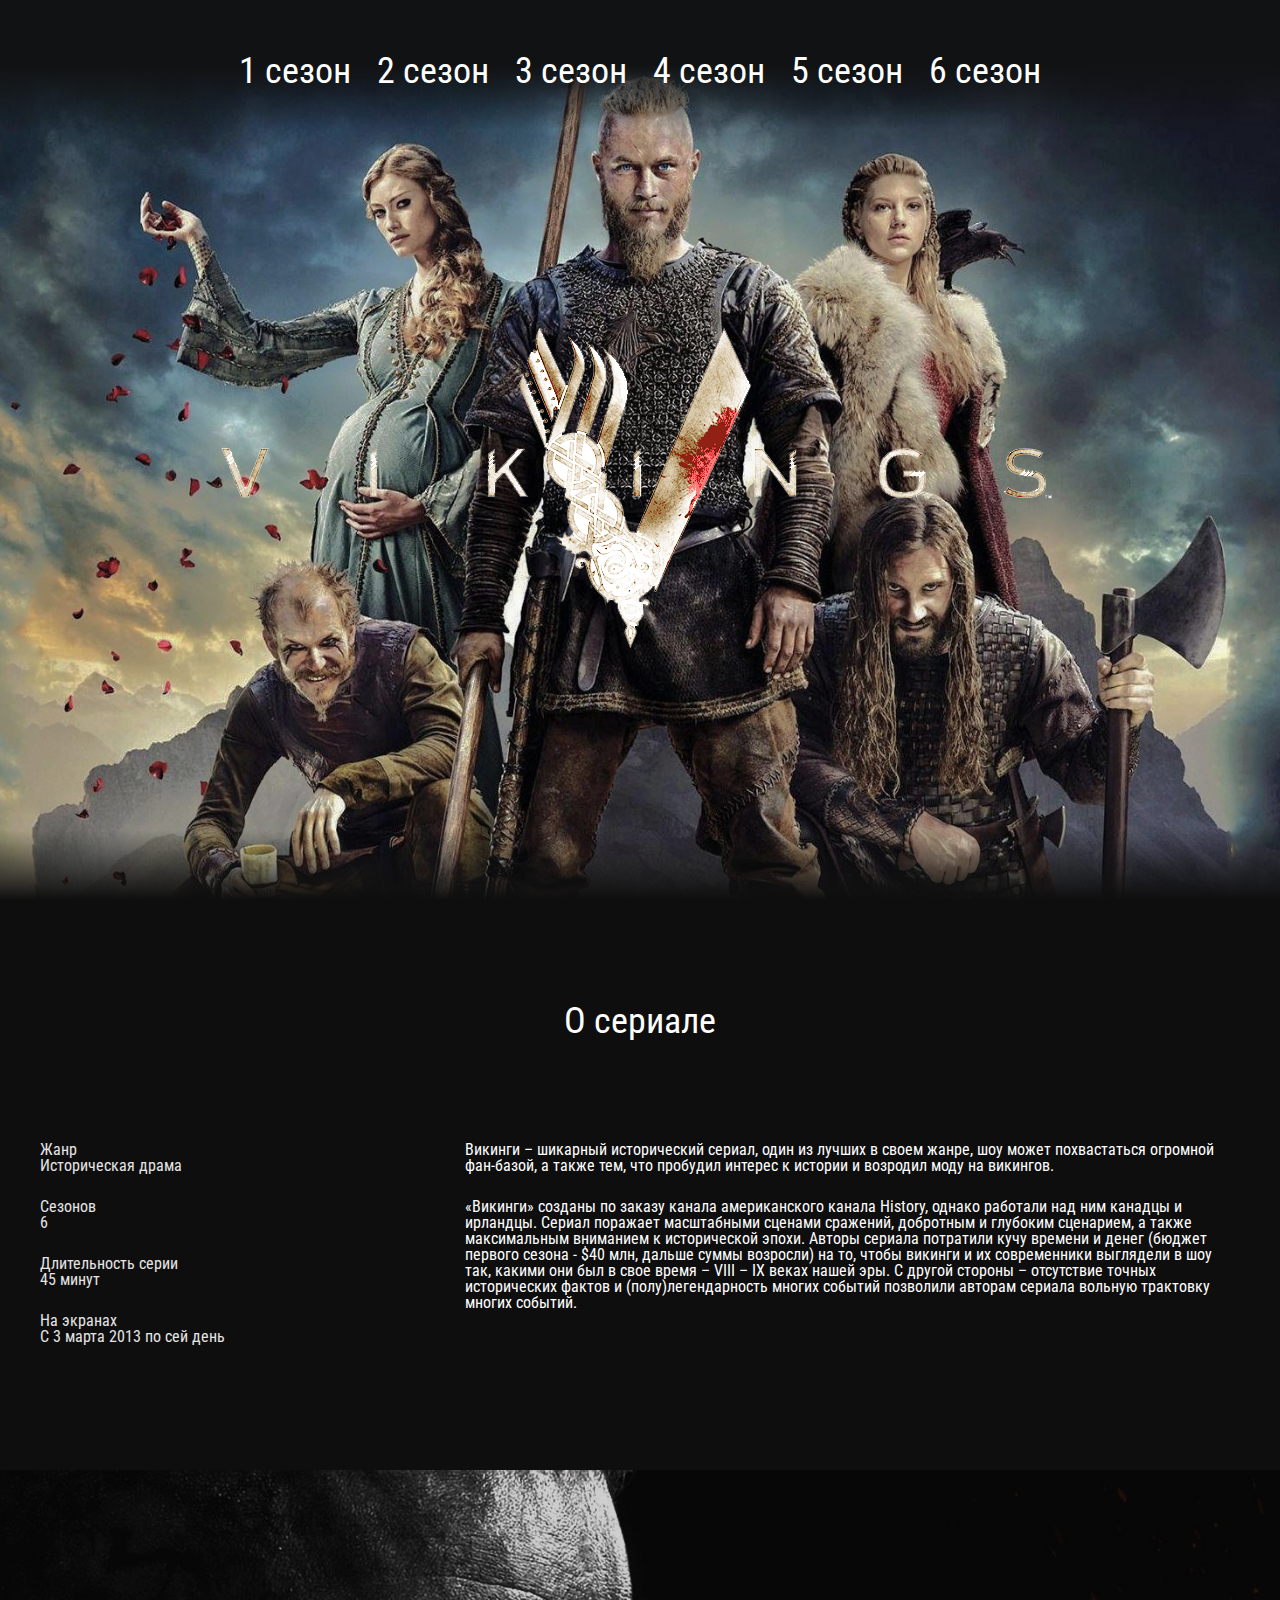
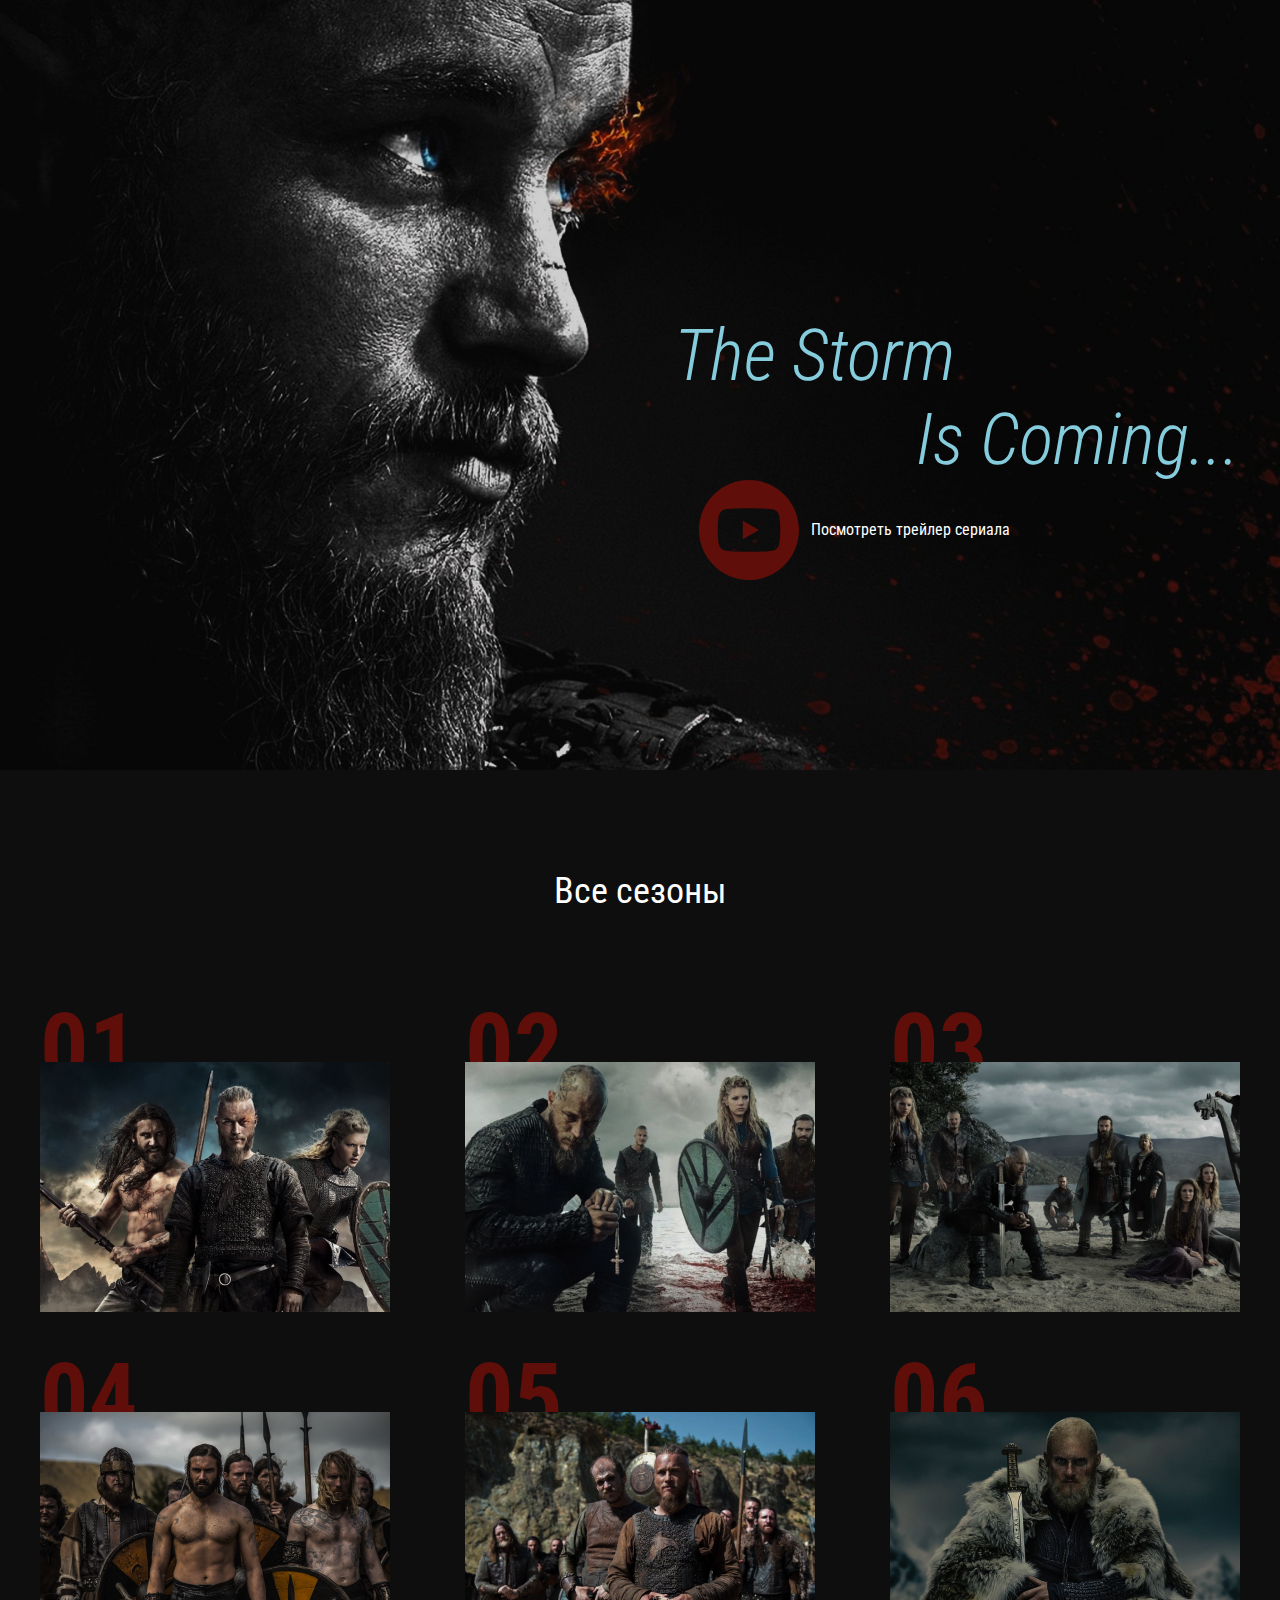
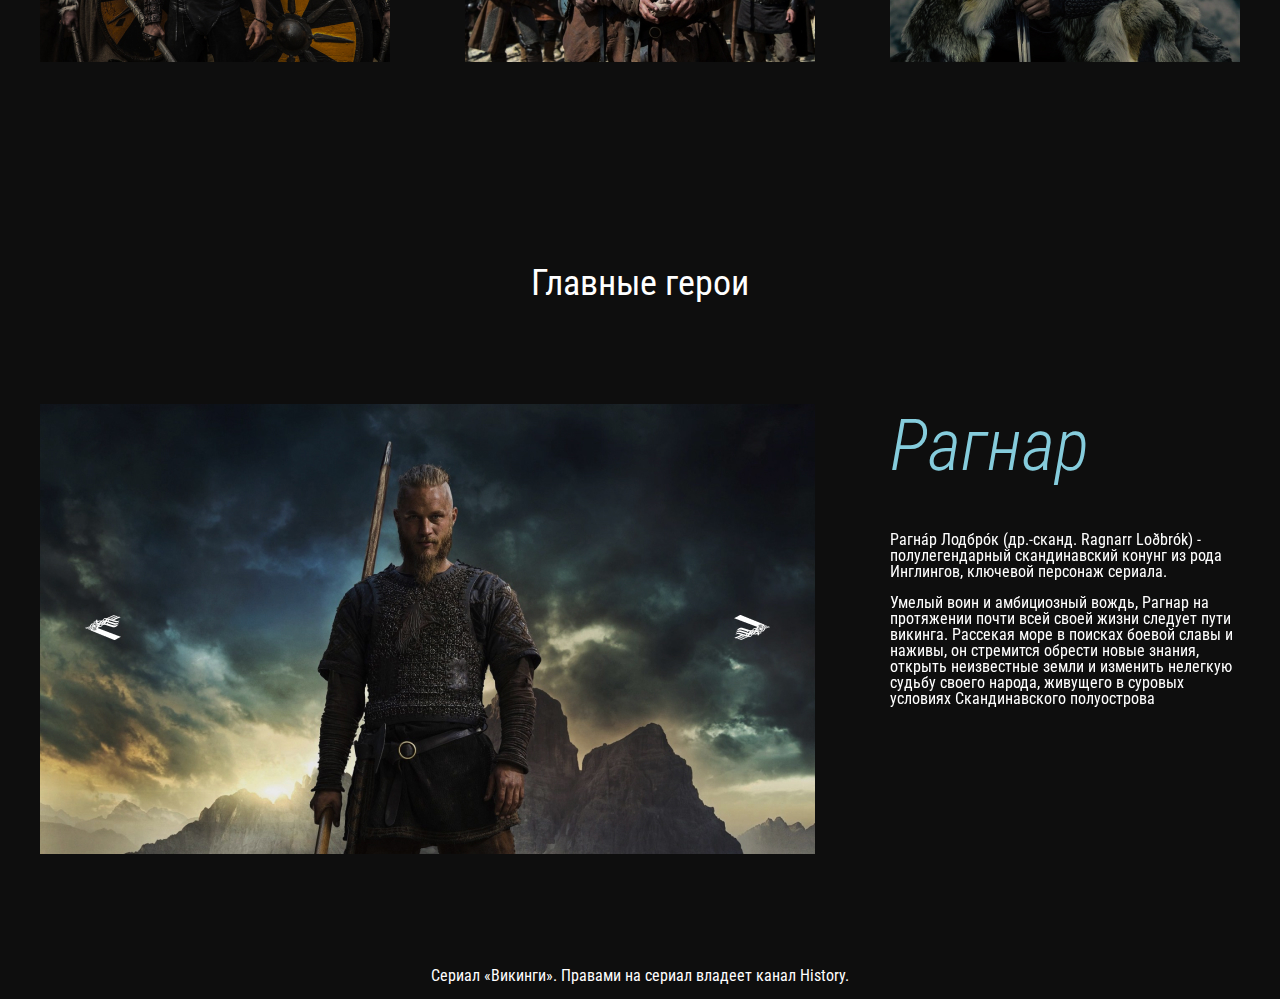
==== commit ca839fbc: "finish second page" ====
--- a/index.html
+++ b/index.html
@@ -1,5 +1,5 @@
 <!DOCTYPE html>
-<html lang="en">
+<html lang="ru">
 <head>
   <meta charset="UTF-8">
   <meta name="viewport" content="width=device-width, initial-scale=1.0">
@@ -19,7 +19,7 @@
    <nav class="menu">
      <ul class="menu__list">
        <li class="menu__list-item">
-         <a class="menu__list-link" href="#">1 сезон</a>
+         <a class="menu__list-link" href="seasons-1.html">1 сезон</a>
        </li>
        <li class="menu__list-item">
          <a class="menu__list-link" href="#">2 сезон</a>
@@ -89,6 +89,7 @@
    <a class="video__btn" data-fancybox href="https://www.youtube.com/watch?v=tx5Ne_TbWpQ&list=PLN2KCaMlZNdC8eipxblUb3vqh7GuG6ElK&index=26&ab_channel=%D0%9E%D1%820%D0%B4%D0%BE1">Посмотреть трейлер сериала</a>
  </div>
 </section>
+
 <section class="seasons section-page">
   <div class="container">
     <h3 class="title">
--- a/css/style.css
+++ b/css/style.css
@@ -54,11 +54,15 @@
   background: linear-gradient(180deg, #0E0E0E 0%, rgba(17, 17, 17, 0.850295) 16.53%, rgba(32, 31, 33, 0) 100%);
   transform: rotate(180deg);
 }
-.menu__list {
-  display: flex;
-  justify-content: center;
+
+.menu {
   padding: 50px 0 58px;
   background: linear-gradient(180deg, #111213 0%, #111213 43.62%, rgba(32, 31, 33, 0) 86.33%);
+}
+
+.menu__list {
+  display: flex;
+  justify-content: center;
 }
 .menu__list-item {
   padding: 0 13px;
@@ -67,9 +71,10 @@
  font-size: 36px;
  line-height: 42px;
 }
-.menu__list-link:hover {
- color: #85ccdc;
- text-decoration: underline;
+.menu__list-link:hover,
+.menu__list-link--active{
+  color: #85ccdc;
+  text-decoration: underline;
 }
 .logo {
  padding-top: 178px;
@@ -78,9 +83,9 @@
  display: flex;
 }
 .about__info {
- width: 375px;
- margin-right: 50px;
- flex: none;
+  width: 375px;
+  margin-right: 50px;
+  flex: none;
 }
 .about__info-item {
  margin-bottom: 25px;
@@ -135,6 +140,7 @@
   grid-template-columns: 1fr 1fr 1fr;
   grid-gap: 100px 75px;
   counter-reset: counter;
+  padding-top: 50px;
 }
 
 .seasons__item {
@@ -204,12 +210,15 @@
 .slick-prev {
   left: 38px;
 }
+
 .slick-next {
   right: 38px;
 }
+
 .heroes__text p {
   margin-bottom: 15px;
 }
+
 .heroes__name {
   font-style: italic;
   font-weight: 300;
@@ -218,7 +227,59 @@
   color: #85CCDC;
   margin-bottom: 44px;
 }
+
 .copy {
   padding: 14px 0 15px;
   text-align: center;
 }
+
+/* start season-1 */
+
+.page-header {
+  background: url("../images/season-1bg.jpg") no-repeat center center;
+  background-size: cover;
+  height: 90vh;
+  position: relative;
+}
+
+.menu__container {
+  max-width: 1385px;
+  margin: 0 auto;
+  position: relative;
+}
+
+.page-logo {
+  position: absolute;
+  left: 0;
+}
+
+.season-info {
+  position: absolute;
+  max-width: 1385px;
+  display: flex;
+  padding: 44px 47px 64px 35px;
+  background-color: #0e0e0e;
+  bottom: 0;
+  left: 0;
+  right: 0;
+  margin: 0 auto;
+}
+
+.season-info__num {
+  font-weight: bold;
+  font-size: 96px;
+  line-height: 56px;
+  text-align: center;
+  margin-right: 51px;
+}
+
+.season-info__num span {
+  display: block;
+  font-size: 36px;
+  line-height: 42px;
+}
+
+.season-info__text p {
+  margin-bottom: 15px;
+}
+/* end season-1 */
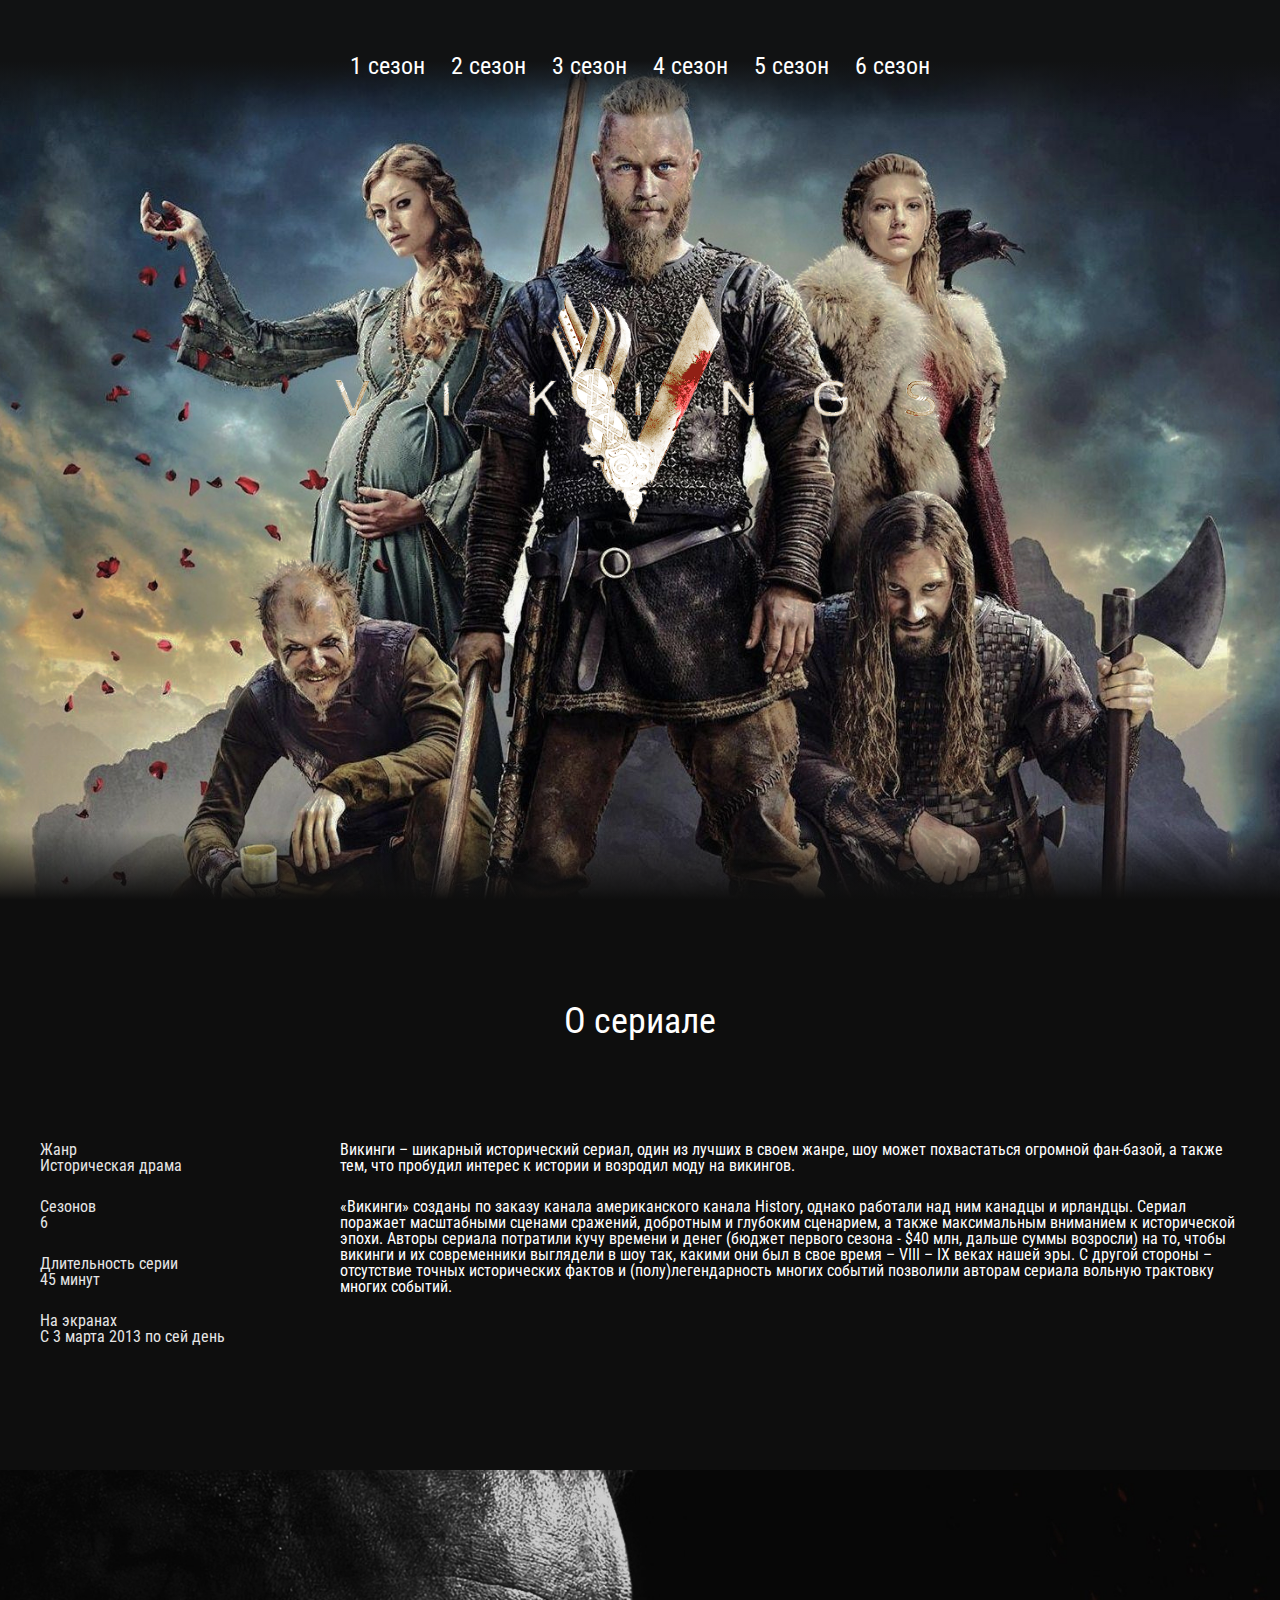
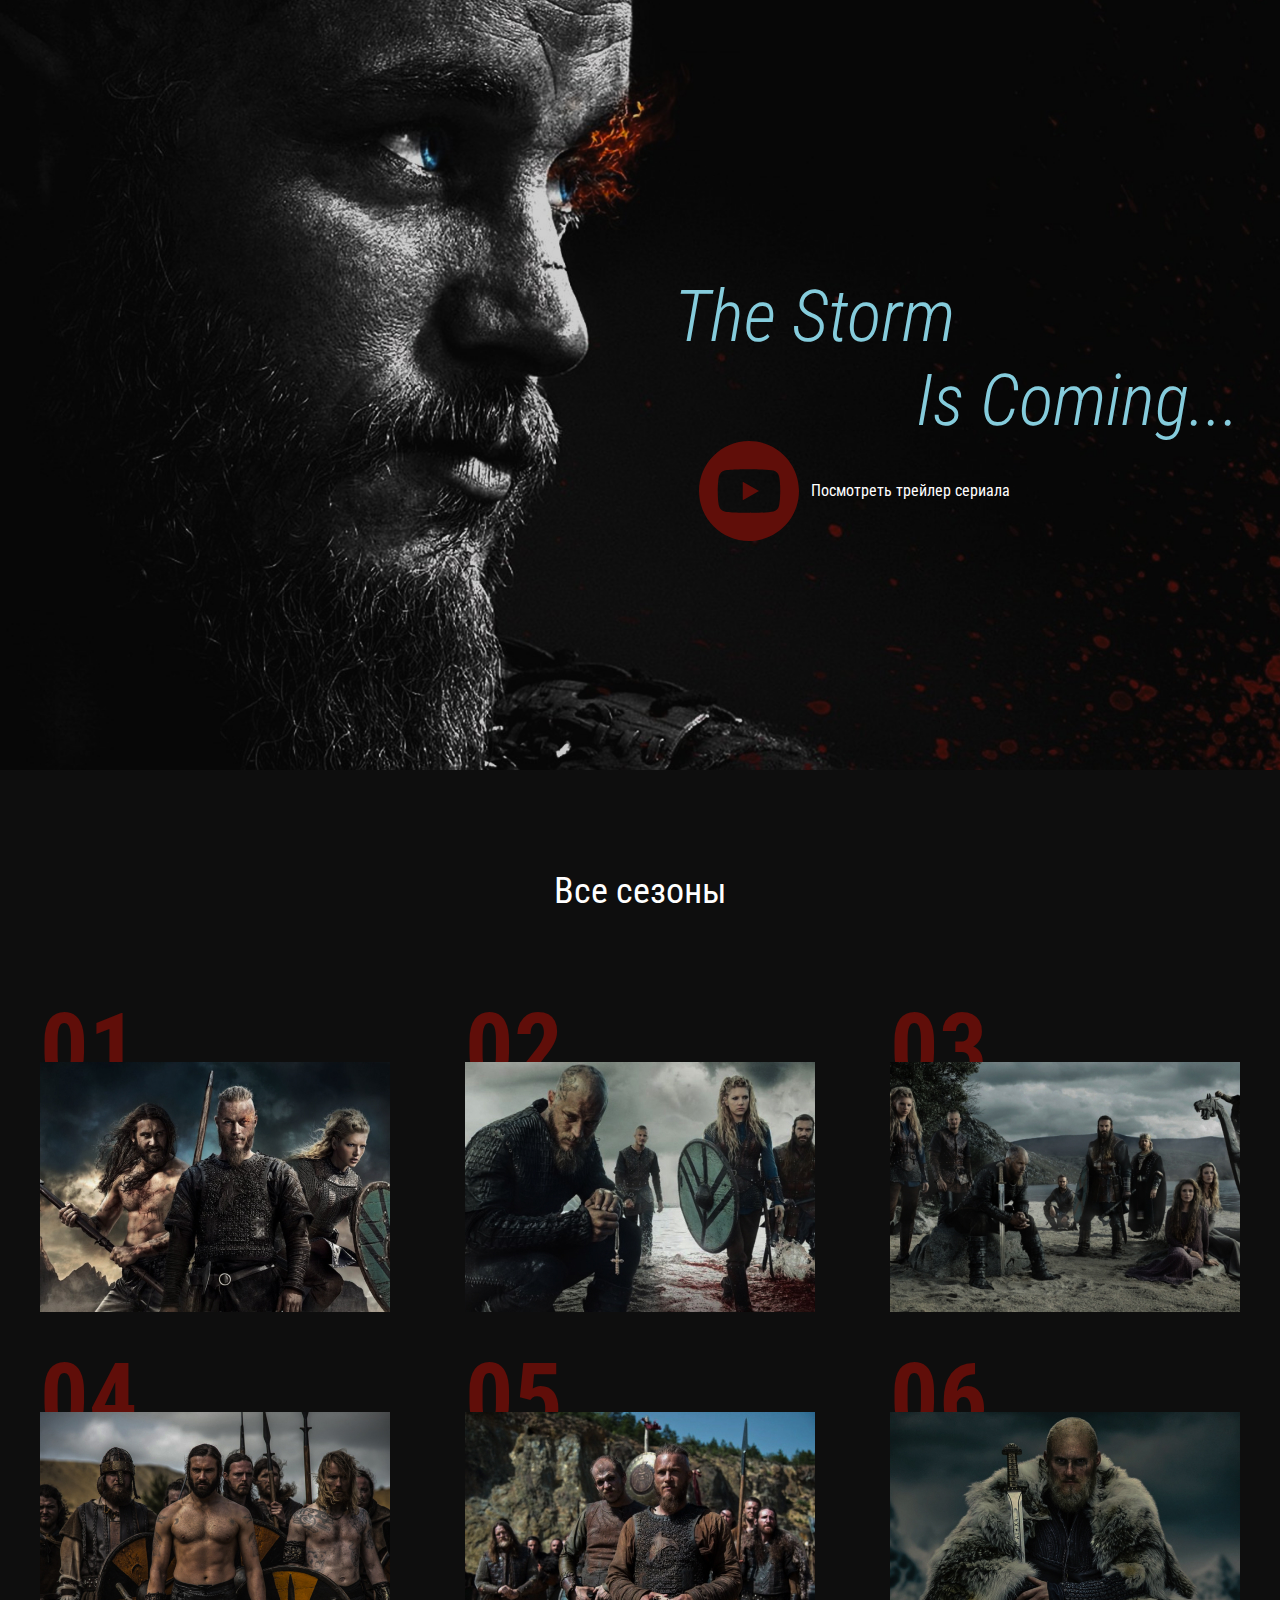
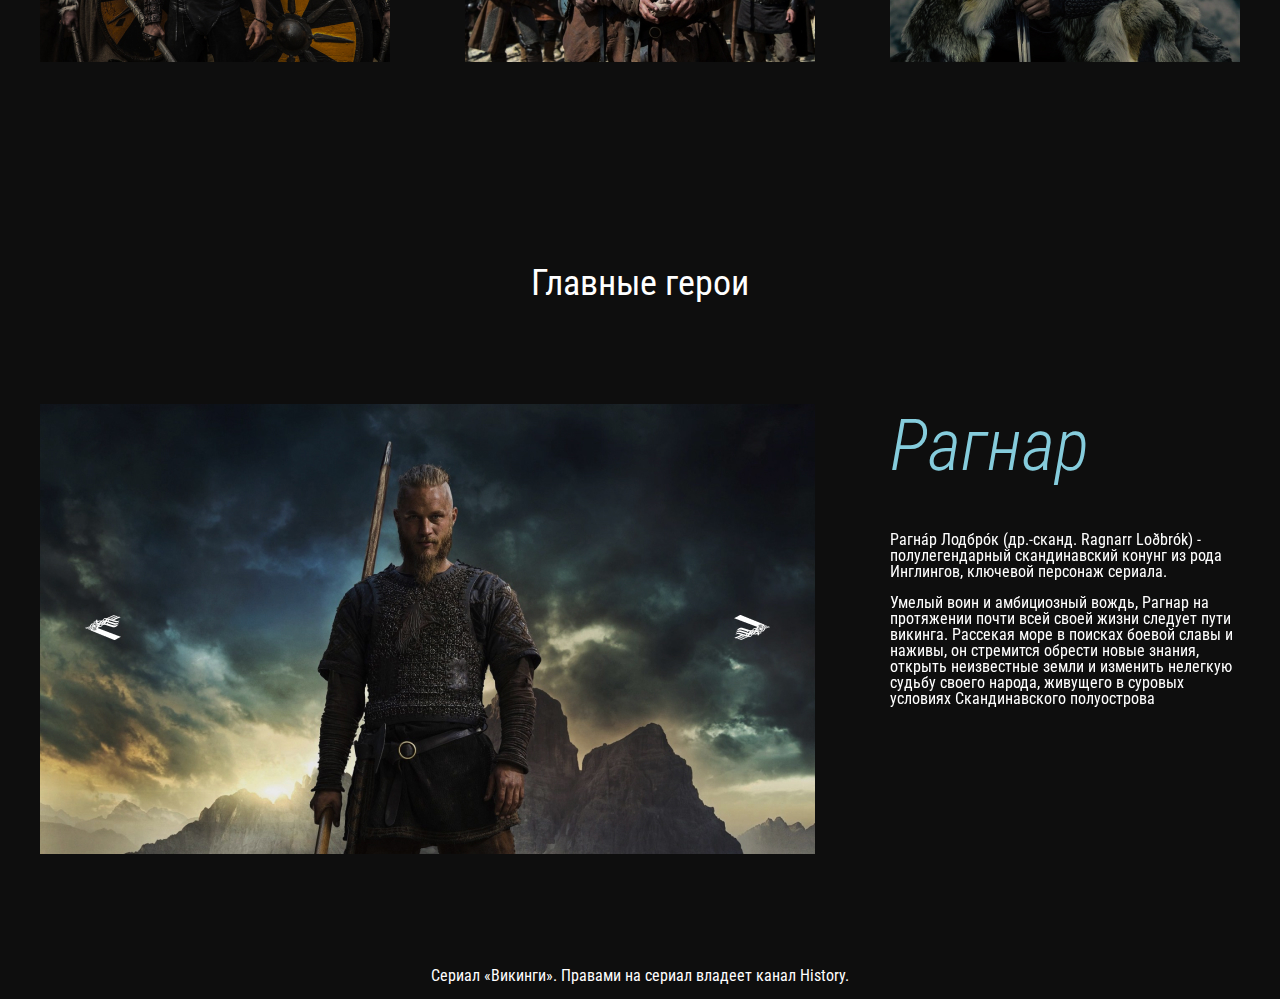
==== commit 9d33f72e: "finish adaptive" ====
--- a/index.html
+++ b/index.html
@@ -17,6 +17,9 @@
 
  <header class="header">
    <nav class="menu">
+     <button class="menu__btn">
+       <span></span>
+     </button>
      <ul class="menu__list">
        <li class="menu__list-item">
          <a class="menu__list-link" href="seasons-1.html">1 сезон</a>
--- a/css/style.css
+++ b/css/style.css
@@ -60,6 +60,10 @@
   background: linear-gradient(180deg, #111213 0%, #111213 43.62%, rgba(32, 31, 33, 0) 86.33%);
 }
 
+.menu__btn {
+  display: none;
+}
+
 .menu__list {
   display: flex;
   justify-content: center;
@@ -77,7 +81,7 @@
   text-decoration: underline;
 }
 .logo {
- padding-top: 178px;
+ padding-top: 17vh;
 }
 .about__inner {
  display: flex;
@@ -113,7 +117,7 @@
   font-size: 72px;
   line-height: 84px;
   color: #85CCDC;
-  padding-top: 444px;
+  padding-top: 45vh;
   margin-bottom: 40px;
 }
 .video__text span {
@@ -137,14 +141,13 @@
 
 .seasons__inner {
   display: grid;
-  grid-template-columns: 1fr 1fr 1fr;
+  grid-template-columns: repeat(auto-fill, minmax(284px, 1fr));
   grid-gap: 100px 75px;
   counter-reset: counter;
   padding-top: 50px;
 }
 
 .seasons__item {
-  width: 350px;
   height: 250px;
   background-repeat: no-repeat;
   background-position: center center;
@@ -154,6 +157,12 @@
   justify-content: center;
   align-items: center;
 }
+
+.seasons__item:nth-child(n+10)::before {
+  content: counter(number);
+}
+
+
 .seasons__item:hover .seasons__link {
   opacity: 1;
 }
@@ -283,3 +292,193 @@
   margin-bottom: 15px;
 }
 /* end season-1 */
+
+
+/* start media */
+
+@media (max-width: 1420px) {
+  .page-logo {
+    left: 10px;
+    top: -6px;
+  }
+}
+
+
+@media (max-width: 1366px) {
+  .logo__img {
+    width: 50%;
+  }
+  .menu__list-link {
+    font-size: 24px;
+    line-height: 32px;
+  }
+  .about__info {
+    width: 250px;
+  }
+  .page-header {
+    height: 120vh;
+  }
+
+}
+
+@media (max-width: 1200px) {
+  .heroes__inner {
+    display: block;
+  }
+  .heroes__slider-text {
+    max-width: 100%;
+    padding-top: 50px;
+  }
+  .heroes__slider-img {
+    max-width: 100%;
+  }
+}
+
+@media (max-width: 1088px) {
+  .seasons__item {
+    height: 340px;
+  }
+}
+
+@media (max-width: 992px) {
+  .page-logo {
+    display: none;
+  }
+}
+
+@media (max-width: 768px) {
+  .about__inner {
+    display: block;
+  }
+  .section-page {
+    padding: 50px 0;
+  }
+  .title {
+    margin-bottom: 50px;
+  }
+  body {
+    font-size: 16px;
+    line-height: 19px;
+  }
+  .video__text {
+    font-size: 48px;
+    line-height: 56px;
+  }
+  .video__text span {
+    padding-right: 200px;
+  }
+  .video__btn {
+    margin-right: 0;
+    padding-left: 62px;
+  }
+
+  .video__btn::before {
+    width: 50px;
+    height: 50px;
+    background-size: cover;
+    top: -16px;
+  }
+  .seasons__inner {
+    grid-gap: 80px 35px;
+  }
+  .heroes__name {
+    font-size: 46px;
+    line-height: 56px;
+    margin-bottom: 25px;
+  }
+  .season-info {
+    display: block;
+    padding: 30px 10px 0 10px;
+  }
+  .season-info__num {
+    font-size: 50px;
+    line-height: 26px;
+    margin-bottom: 15px;
+    text-align: left;
+  }
+  .season-info__num span {
+    font-size: 25px;
+    line-height: 32px;
+  }
+}
+
+@media (max-width: 640px) {
+  .menu {
+    padding: 0;
+    text-align: center;
+    background: linear-gradient(180deg, #111213 0%, #111213 10%, rgba(33, 31, 33, 0) 86.33%);
+  }
+  .menu__list {
+    display: block;
+    transform: translateY(-130%);
+    transition: all .3s;
+  }
+  .menu__list.menu__list--active {
+    transform: translateY(0%);
+    padding: 100px 0 50px;
+    background-color: #0e0e0e;
+  }
+  .menu__list-link {
+    display: block;
+    padding: 10px 0;
+  }
+  .logo {
+    padding-top: 21vh;
+  }
+  .page-logo {
+    display: block;
+    z-index: 10;
+    top: 22px;
+  }
+  .menu__btn {
+    display: block;
+    width: 50px;
+    height: 40px;
+    cursor: pointer;
+    position: absolute;
+    z-index: 10;
+    right: 10px;
+    top: 20px;
+    display: flex;
+    align-items: center;
+    background-color: transparent;
+    border: none;
+    padding: 0;
+  }
+  .menu__btn span {
+    background-color: #fff;
+    height: 5px;
+    width: 100%;
+  }
+  .menu__btn::after,
+  .menu__btn::before {
+    content: "";
+    width: 100%;
+    height: 5px;
+    background-color: #fff;
+    position: absolute;
+  }
+  .menu__btn::before {
+    top: 0;
+    left: 0;
+  }
+  .menu__btn::after {
+    bottom: 0;
+    left: 0;
+  }
+  .page-header {
+    height: 160vh;
+  }
+}
+
+@media (max-width: 414px) {
+  .seasons__item {
+    height: 203px;
+  }
+}
+@media (max-width: 374px) {
+  .page-header {
+    height: 200vh;
+  }
+}
+/* end media */
